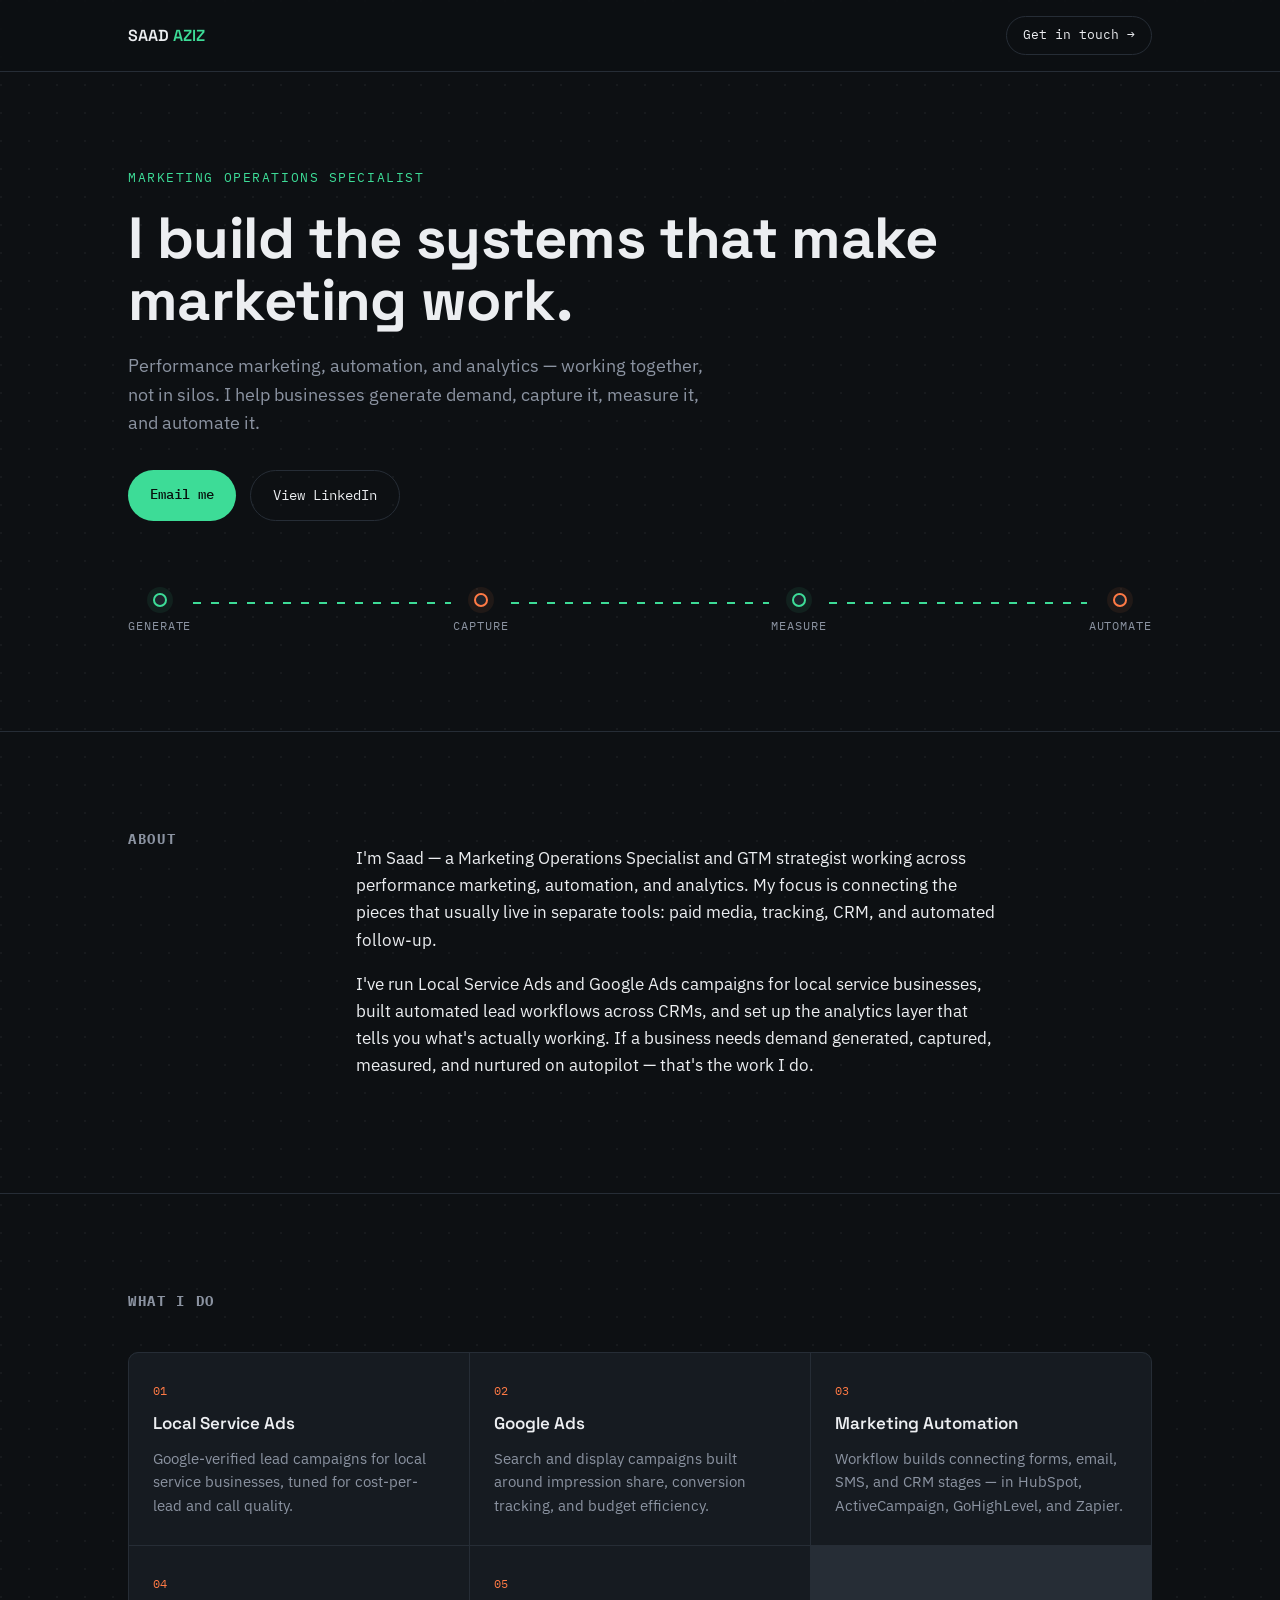
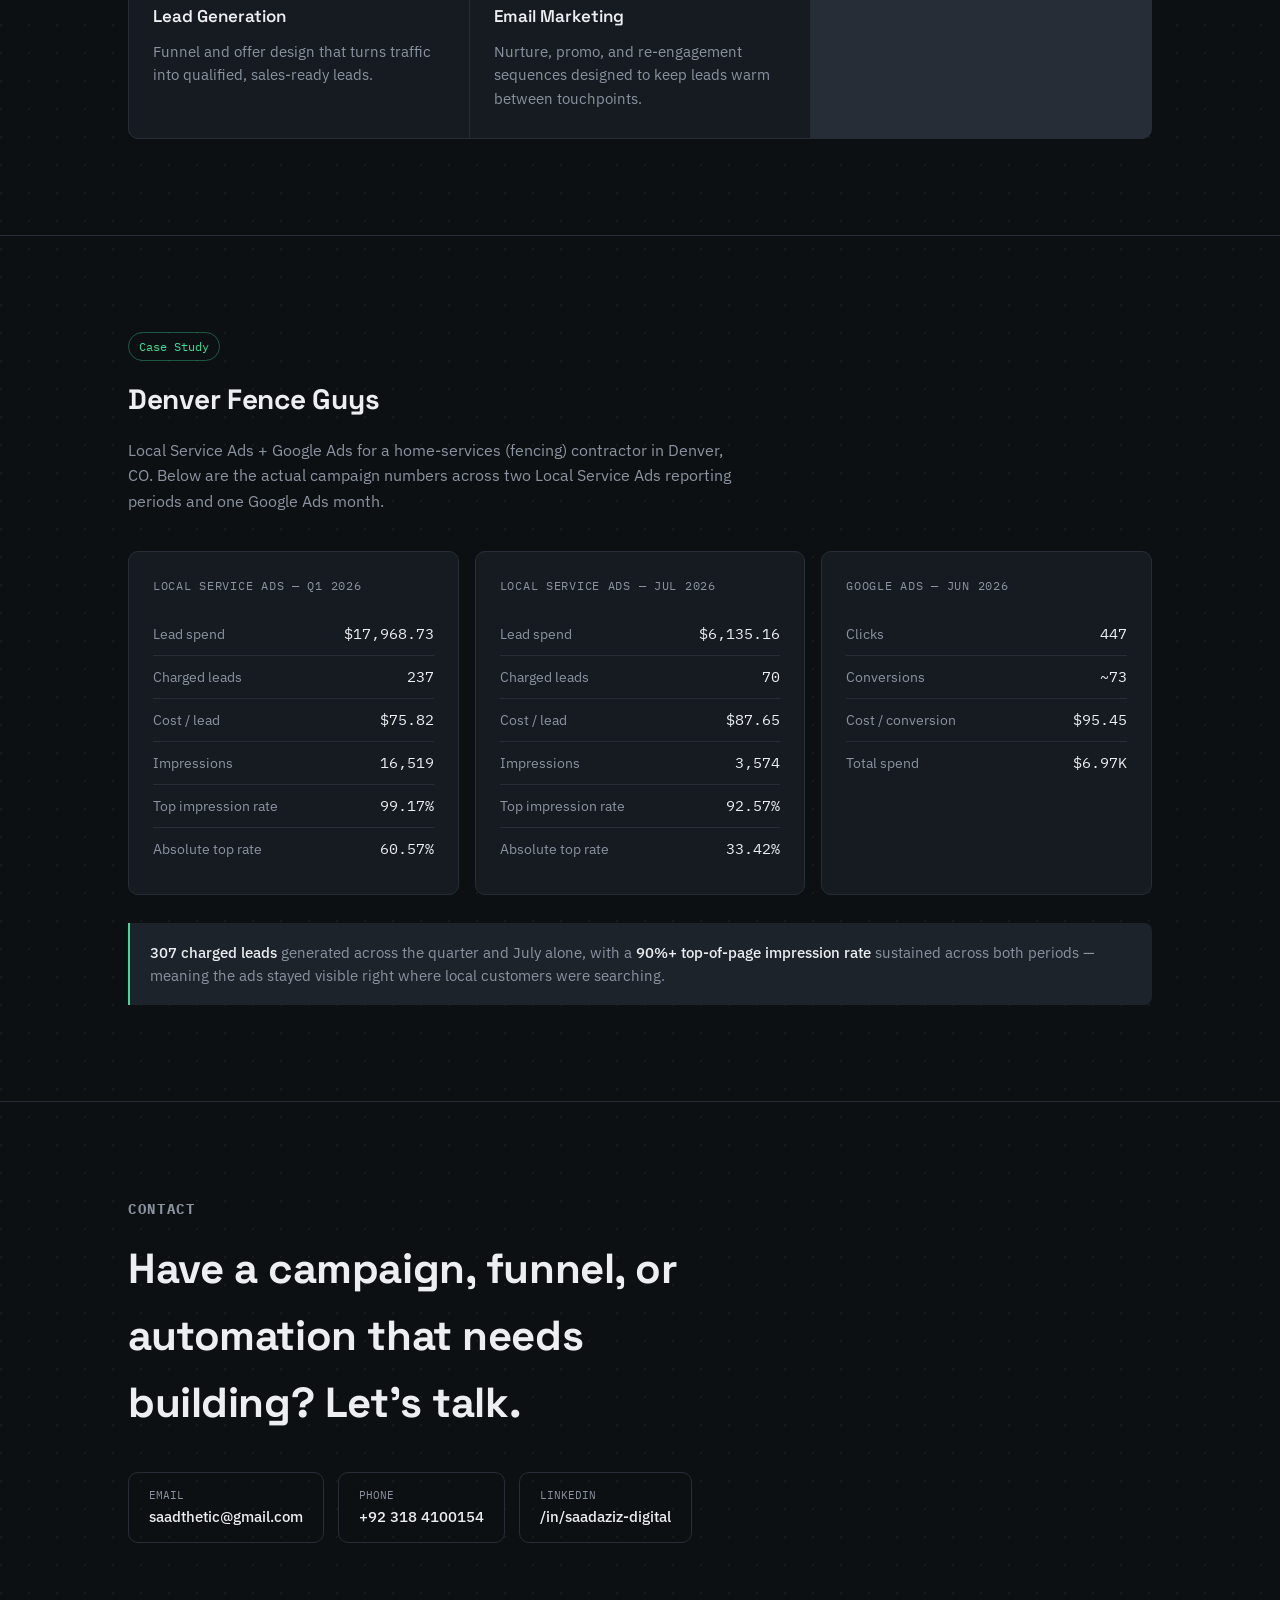
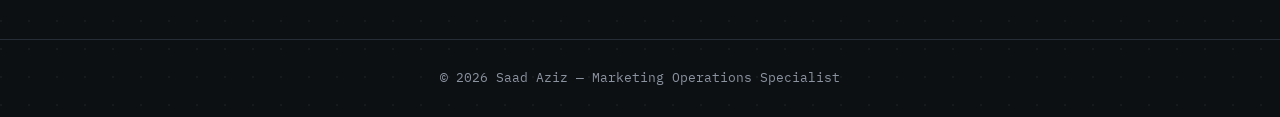
==== index.html @ fd82df01 "Add files via upload" ====
<!DOCTYPE html>
<html lang="en">
<head>
<meta charset="UTF-8">
<meta name="viewport" content="width=device-width, initial-scale=1.0">
<title>Saad Aziz — Marketing Operations Specialist</title>
<meta name="description" content="Saad Aziz — Performance Marketing, Marketing Automation & Analytics. Local Service Ads, Google Ads, marketing automation, lead gen and email marketing.">
<link rel="preconnect" href="https://fonts.googleapis.com">
<link rel="preconnect" href="https://fonts.gstatic.com" crossorigin>
<link href="https://fonts.googleapis.com/css2?family=Space+Grotesk:wght@500;600;700&family=IBM+Plex+Sans:wght@400;500;600&family=IBM+Plex+Mono:wght@400;500&display=swap" rel="stylesheet">
<style>
  :root{
    --bg:#0D1013;
    --surface:#161B21;
    --surface-2:#1D232B;
    --line:#262D36;
    --text:#ECEEF1;
    --muted:#8B93A1;
    --mint:#3DDC97;
    --coral:#FF7A45;
    --radius:10px;
  }
  *{box-sizing:border-box;}
  html{scroll-behavior:smooth;}
  body{
    margin:0;
    background:
      radial-gradient(circle at 1px 1px, rgba(255,255,255,0.045) 1px, transparent 1px) 0 0/28px 28px,
      var(--bg);
    color:var(--text);
    font-family:'IBM Plex Sans', sans-serif;
    line-height:1.6;
    -webkit-font-smoothing:antialiased;
  }
  a{color:inherit;}
  h1,h2,h3{font-family:'Space Grotesk',sans-serif; margin:0; letter-spacing:-0.01em;}
  .mono{font-family:'IBM Plex Mono', monospace;}
  .wrap{max-width:1080px; margin:0 auto; padding:0 28px;}
  section{padding:96px 0;}
  @media(max-width:700px){section{padding:64px 0;}}

  /* ---------- Top bar ---------- */
  header.top{
    position:sticky; top:0; z-index:50;
    background:rgba(13,16,19,0.85);
    backdrop-filter:blur(8px);
    border-bottom:1px solid var(--line);
  }
  .topbar{
    display:flex; align-items:center; justify-content:space-between;
    padding:16px 28px; max-width:1080px; margin:0 auto;
  }
  .brand{font-family:'Space Grotesk',sans-serif; font-weight:600; font-size:16px;}
  .brand span{color:var(--mint);}
  .top-cta{
    font-family:'IBM Plex Mono',monospace; font-size:13px;
    color:var(--text); text-decoration:none;
    border:1px solid var(--line); padding:8px 16px; border-radius:100px;
    transition:border-color .2s, color .2s;
  }
  .top-cta:hover{border-color:var(--mint); color:var(--mint);}

  /* ---------- Hero ---------- */
  .eyebrow{
    font-family:'IBM Plex Mono',monospace; font-size:13px; color:var(--mint);
    text-transform:uppercase; letter-spacing:0.12em; margin-bottom:18px;
  }
  .hero h1{
    font-size:clamp(34px,5.4vw,58px);
    font-weight:700; line-height:1.08;
    max-width:820px;
  }
  .hero .lede{
    margin-top:20px; color:var(--muted); font-size:18px; max-width:600px;
  }
  .hero-ctas{margin-top:32px; display:flex; gap:14px; flex-wrap:wrap;}
  .btn{
    font-family:'IBM Plex Mono',monospace; font-size:14px; text-decoration:none;
    padding:13px 22px; border-radius:100px; display:inline-block;
    transition:transform .15s ease, opacity .15s ease;
  }
  .btn:hover{transform:translateY(-1px);}
  .btn-primary{background:var(--mint); color:#08110D; font-weight:500;}
  .btn-ghost{border:1px solid var(--line); color:var(--text);}
  .btn-ghost:hover{border-color:var(--coral);}

  /* ---------- Pipeline signature ---------- */
  .pipeline{
    margin-top:72px;
    display:flex; align-items:center;
  }
  .p-node{
    display:flex; flex-direction:column; align-items:center; gap:10px;
    flex-shrink:0;
  }
  .p-dot{
    width:14px; height:14px; border-radius:50%;
    background:var(--surface-2); border:2px solid var(--mint);
    box-shadow:0 0 0 6px rgba(61,220,151,0.08);
  }
  .p-node:nth-child(4n+3) .p-dot,
  .p-node:nth-child(4n+4) .p-dot{border-color:var(--coral); box-shadow:0 0 0 6px rgba(255,122,69,0.08);}
  .p-label{
    font-family:'IBM Plex Mono',monospace; font-size:11.5px;
    text-transform:uppercase; letter-spacing:0.08em; color:var(--muted);
    white-space:nowrap;
  }
  .p-line{
    flex:1; height:2px; margin:0 2px; margin-bottom:22px;
    background-image:repeating-linear-gradient(90deg, var(--mint) 0 8px, transparent 8px 18px);
    background-size:200% 2px;
    animation:flow 5s linear infinite;
  }
  @keyframes flow{to{background-position:-100% 0;}}
  @media(max-width:680px){
    .pipeline{flex-direction:column; align-items:flex-start; gap:0;}
    .p-node{flex-direction:row; align-items:center;}
    .p-line{width:2px; height:36px; margin:0 0 0 6px;
      background-image:repeating-linear-gradient(180deg, var(--mint) 0 8px, transparent 8px 18px);
      background-size:2px 200%;
      animation:flowV 5s linear infinite;}
  }
  @keyframes flowV{to{background-position:0 -100%;}}
  @media(prefers-reduced-motion:reduce){.p-line{animation:none;}}

  /* ---------- About ---------- */
  .about{border-top:1px solid var(--line);}
  .about-grid{display:grid; grid-template-columns:180px 1fr; gap:48px;}
  @media(max-width:640px){.about-grid{grid-template-columns:1fr;}}
  .about h2, .services h2, .work h2, .contact h2{font-size:14px; color:var(--muted);
    font-family:'IBM Plex Mono',monospace; text-transform:uppercase; letter-spacing:0.12em;}
  .about p{font-size:17px; max-width:640px;}
  .about p + p{margin-top:14px;}

  /* ---------- Services ---------- */
  .services{border-top:1px solid var(--line);}
  .svc-head{display:flex; align-items:baseline; justify-content:space-between; margin-bottom:40px; flex-wrap:wrap; gap:12px;}
  .svc-head h3{font-size:28px;}
  .svc-grid{display:grid; grid-template-columns:repeat(3,1fr); gap:1px; background:var(--line); border:1px solid var(--line); border-radius:var(--radius); overflow:hidden;}
  @media(max-width:820px){.svc-grid{grid-template-columns:repeat(2,1fr);}}
  @media(max-width:560px){.svc-grid{grid-template-columns:1fr;}}
  .svc-card{background:var(--surface); padding:28px 24px; min-height:170px; display:flex; flex-direction:column; gap:10px;}
  .svc-num{font-family:'IBM Plex Mono',monospace; font-size:12px; color:var(--coral);}
  .svc-card h4{font-family:'Space Grotesk',sans-serif; font-size:17px; font-weight:600; margin:0;}
  .svc-card p{color:var(--muted); font-size:14.5px; margin:0;}

  /* ---------- Work / Case study ---------- */
  .work{border-top:1px solid var(--line);}
  .case-head{margin-bottom:36px;}
  .case-head h3{font-size:28px; margin-bottom:8px;}
  .case-tag{display:inline-block; font-family:'IBM Plex Mono',monospace; font-size:12px; color:var(--mint);
    border:1px solid rgba(61,220,151,0.35); padding:4px 10px; border-radius:100px; margin-bottom:16px;}
  .case-head p{color:var(--muted); max-width:620px;}
  .stat-grid{display:grid; grid-template-columns:repeat(3,1fr); gap:16px;}
  @media(max-width:820px){.stat-grid{grid-template-columns:1fr;}}
  .stat-panel{background:var(--surface); border:1px solid var(--line); border-radius:var(--radius); padding:24px;}
  .stat-panel-label{font-family:'IBM Plex Mono',monospace; font-size:12px; color:var(--muted); text-transform:uppercase; letter-spacing:0.06em; margin-bottom:18px; display:block;}
  .stat-row{display:flex; justify-content:space-between; align-items:baseline; padding:9px 0; border-top:1px solid var(--line);}
  .stat-row:first-of-type{border-top:none;}
  .stat-row .k{color:var(--muted); font-size:13.5px;}
  .stat-row .v{font-family:'IBM Plex Mono',monospace; font-size:15px; color:var(--text);}
  .case-note{margin-top:28px; padding:18px 20px; background:var(--surface-2); border-left:2px solid var(--mint); border-radius:0 8px 8px 0; color:var(--muted); font-size:14.5px;}
  .case-note strong{color:var(--text); font-weight:500;}

  /* ---------- Contact ---------- */
  .contact{border-top:1px solid var(--line);}
  .contact h3{font-size:clamp(28px,4vw,42px); max-width:640px;}
  .contact-links{margin-top:36px; display:flex; flex-wrap:wrap; gap:14px;}
  .clink{
    display:flex; align-items:center; gap:10px;
    border:1px solid var(--line); padding:14px 20px; border-radius:10px;
    text-decoration:none; font-size:14.5px; transition:border-color .2s, background .2s;
  }
  .clink:hover{border-color:var(--mint); background:var(--surface);}
  .clink .lab{color:var(--muted); font-family:'IBM Plex Mono',monospace; font-size:11px; text-transform:uppercase; display:block;}
  .clink .val{font-weight:500;}

  footer{border-top:1px solid var(--line); padding:28px 0; text-align:center; color:var(--muted); font-size:13px; font-family:'IBM Plex Mono',monospace;}

  :focus-visible{outline:2px solid var(--mint); outline-offset:3px;}
</style>
</head>
<body>

<header class="top">
  <div class="topbar">
    <div class="brand">SAAD <span>AZIZ</span></div>
    <a class="top-cta" href="#contact">Get in touch →</a>
  </div>
</header>

<section class="hero">
  <div class="wrap">
    <div class="eyebrow">Marketing Operations Specialist</div>
    <h1>I build the systems that make marketing work.</h1>
    <p class="lede">Performance marketing, automation, and analytics — working together, not in silos. I help businesses generate demand, capture it, measure it, and automate it.</p>
    <div class="hero-ctas">
      <a class="btn btn-primary" href="mailto:saadthetic@gmail.com">Email me</a>
      <a class="btn btn-ghost" href="https://www.linkedin.com/in/saadaziz-digital/" target="_blank" rel="noopener">View LinkedIn</a>
    </div>

    <div class="pipeline">
      <div class="p-node"><div class="p-dot"></div><div class="p-label">Generate</div></div>
      <div class="p-line"></div>
      <div class="p-node"><div class="p-dot"></div><div class="p-label">Capture</div></div>
      <div class="p-line"></div>
      <div class="p-node"><div class="p-dot"></div><div class="p-label">Measure</div></div>
      <div class="p-line"></div>
      <div class="p-node"><div class="p-dot"></div><div class="p-label">Automate</div></div>
    </div>
  </div>
</section>

<section class="about" id="about">
  <div class="wrap about-grid">
    <h2>About</h2>
    <div>
      <p>I'm Saad — a Marketing Operations Specialist and GTM strategist working across performance marketing, automation, and analytics. My focus is connecting the pieces that usually live in separate tools: paid media, tracking, CRM, and automated follow-up.</p>
      <p>I've run Local Service Ads and Google Ads campaigns for local service businesses, built automated lead workflows across CRMs, and set up the analytics layer that tells you what's actually working. If a business needs demand generated, captured, measured, and nurtured on autopilot — that's the work I do.</p>
    </div>
  </div>
</section>

<section class="services" id="services">
  <div class="wrap">
    <div class="svc-head">
      <h2>What I do</h2>
    </div>
    <div class="svc-grid">
      <div class="svc-card">
        <span class="svc-num">01</span>
        <h4>Local Service Ads</h4>
        <p>Google-verified lead campaigns for local service businesses, tuned for cost-per-lead and call quality.</p>
      </div>
      <div class="svc-card">
        <span class="svc-num">02</span>
        <h4>Google Ads</h4>
        <p>Search and display campaigns built around impression share, conversion tracking, and budget efficiency.</p>
      </div>
      <div class="svc-card">
        <span class="svc-num">03</span>
        <h4>Marketing Automation</h4>
        <p>Workflow builds connecting forms, email, SMS, and CRM stages — in HubSpot, ActiveCampaign, GoHighLevel, and Zapier.</p>
      </div>
      <div class="svc-card">
        <span class="svc-num">04</span>
        <h4>Lead Generation</h4>
        <p>Funnel and offer design that turns traffic into qualified, sales-ready leads.</p>
      </div>
      <div class="svc-card">
        <span class="svc-num">05</span>
        <h4>Email Marketing</h4>
        <p>Nurture, promo, and re-engagement sequences designed to keep leads warm between touchpoints.</p>
      </div>
    </div>
  </div>
</section>

<section class="work" id="work">
  <div class="wrap">
    <div class="case-head">
      <span class="case-tag">Case Study</span>
      <h3>Denver Fence Guys</h3>
      <p>Local Service Ads + Google Ads for a home-services (fencing) contractor in Denver, CO. Below are the actual campaign numbers across two Local Service Ads reporting periods and one Google Ads month.</p>
    </div>

    <div class="stat-grid">
      <div class="stat-panel">
        <span class="stat-panel-label">Local Service Ads — Q1 2026</span>
        <div class="stat-row"><span class="k">Lead spend</span><span class="v">$17,968.73</span></div>
        <div class="stat-row"><span class="k">Charged leads</span><span class="v">237</span></div>
        <div class="stat-row"><span class="k">Cost / lead</span><span class="v">$75.82</span></div>
        <div class="stat-row"><span class="k">Impressions</span><span class="v">16,519</span></div>
        <div class="stat-row"><span class="k">Top impression rate</span><span class="v">99.17%</span></div>
        <div class="stat-row"><span class="k">Absolute top rate</span><span class="v">60.57%</span></div>
      </div>
      <div class="stat-panel">
        <span class="stat-panel-label">Local Service Ads — Jul 2026</span>
        <div class="stat-row"><span class="k">Lead spend</span><span class="v">$6,135.16</span></div>
        <div class="stat-row"><span class="k">Charged leads</span><span class="v">70</span></div>
        <div class="stat-row"><span class="k">Cost / lead</span><span class="v">$87.65</span></div>
        <div class="stat-row"><span class="k">Impressions</span><span class="v">3,574</span></div>
        <div class="stat-row"><span class="k">Top impression rate</span><span class="v">92.57%</span></div>
        <div class="stat-row"><span class="k">Absolute top rate</span><span class="v">33.42%</span></div>
      </div>
      <div class="stat-panel">
        <span class="stat-panel-label">Google Ads — Jun 2026</span>
        <div class="stat-row"><span class="k">Clicks</span><span class="v">447</span></div>
        <div class="stat-row"><span class="k">Conversions</span><span class="v">~73</span></div>
        <div class="stat-row"><span class="k">Cost / conversion</span><span class="v">$95.45</span></div>
        <div class="stat-row"><span class="k">Total spend</span><span class="v">$6.97K</span></div>
      </div>
    </div>

    <div class="case-note">
      <strong>307 charged leads</strong> generated across the quarter and July alone, with a <strong>90%+ top-of-page impression rate</strong> sustained across both periods — meaning the ads stayed visible right where local customers were searching.
    </div>

    <!--
      ADD MORE CASE STUDIES HERE:
      Duplicate a .stat-panel block (or the whole .work section) for Marketing Automation,
      Lead Gen, or Email Marketing examples once you have them ready — even a workflow
      diagram description or a sample sequence works as a "demo project" case study.
    -->
  </div>
</section>

<section class="contact" id="contact">
  <div class="wrap">
    <h2>Contact</h2>
    <h3 style="margin-top:14px;">Have a campaign, funnel, or automation that needs building? Let's talk.</h3>
    <div class="contact-links">
      <a class="clink" href="mailto:saadthetic@gmail.com">
        <div><span class="lab">Email</span><span class="val">saadthetic@gmail.com</span></div>
      </a>
      <a class="clink" href="tel:+923184100154">
        <div><span class="lab">Phone</span><span class="val">+92 318 4100154</span></div>
      </a>
      <a class="clink" href="https://www.linkedin.com/in/saadaziz-digital/" target="_blank" rel="noopener">
        <div><span class="lab">LinkedIn</span><span class="val">/in/saadaziz-digital</span></div>
      </a>
    </div>
  </div>
</section>

<footer>© 2026 Saad Aziz — Marketing Operations Specialist</footer>

</body>
</html>
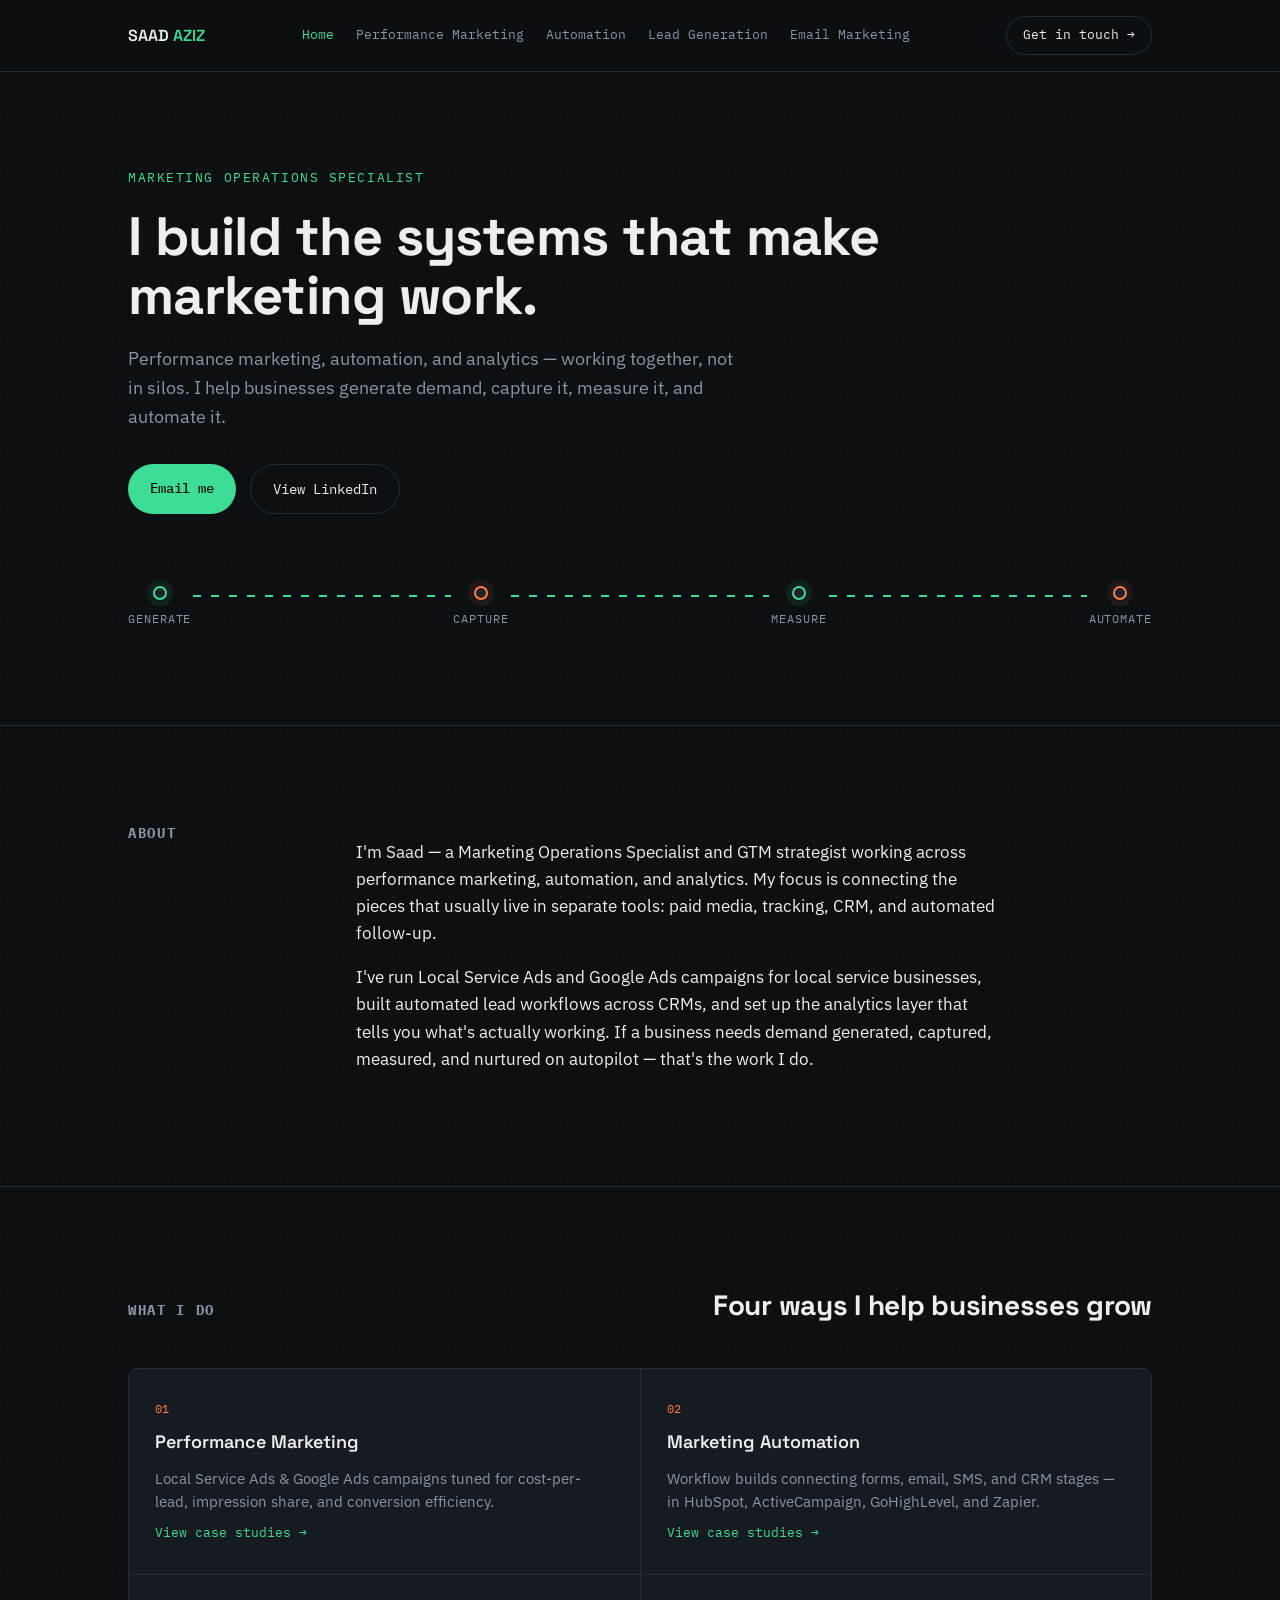
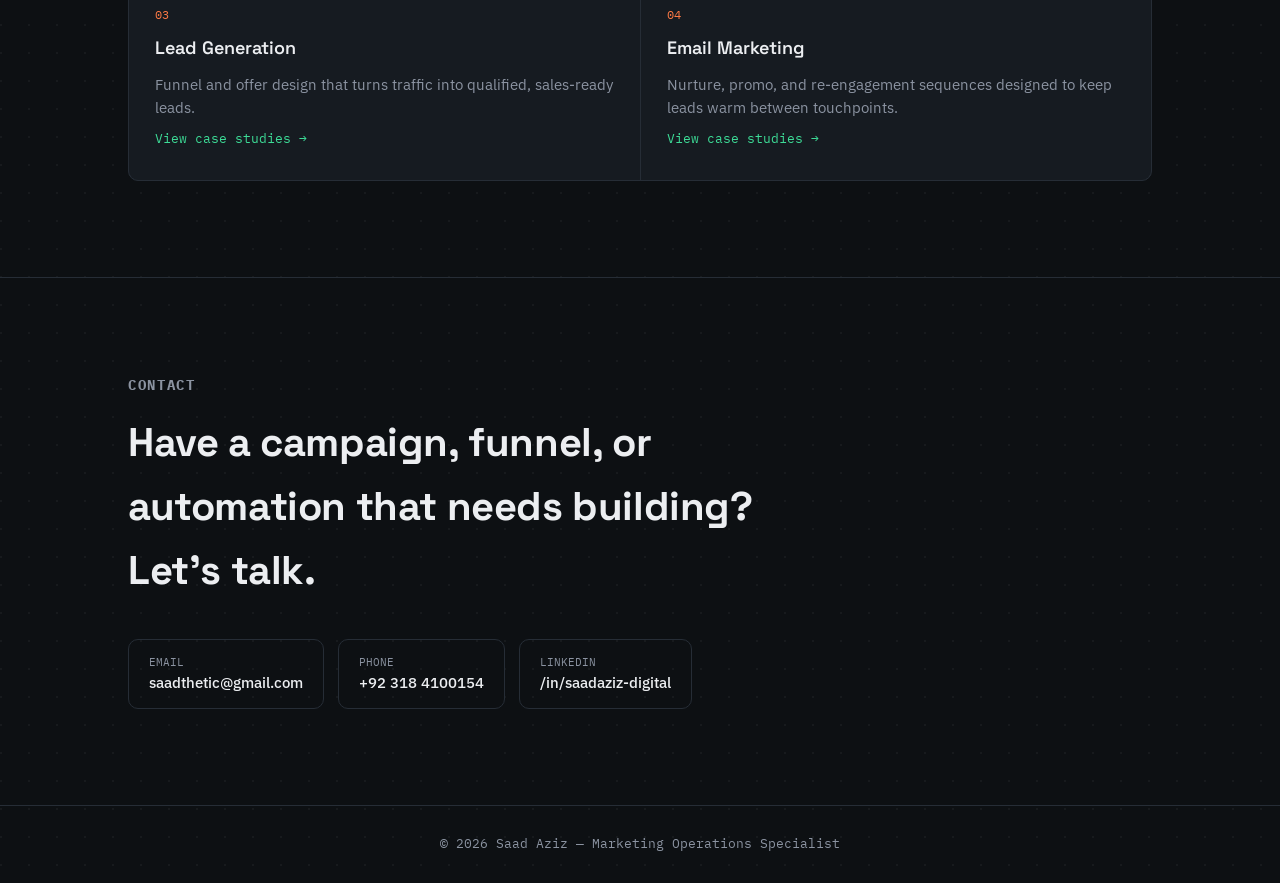
==== commit 1f9996ec: "Add files via upload" ====
--- a/index.html
+++ b/index.html
@@ -8,183 +8,20 @@
 <link rel="preconnect" href="https://fonts.googleapis.com">
 <link rel="preconnect" href="https://fonts.gstatic.com" crossorigin>
 <link href="https://fonts.googleapis.com/css2?family=Space+Grotesk:wght@500;600;700&family=IBM+Plex+Sans:wght@400;500;600&family=IBM+Plex+Mono:wght@400;500&display=swap" rel="stylesheet">
-<style>
-  :root{
-    --bg:#0D1013;
-    --surface:#161B21;
-    --surface-2:#1D232B;
-    --line:#262D36;
-    --text:#ECEEF1;
-    --muted:#8B93A1;
-    --mint:#3DDC97;
-    --coral:#FF7A45;
-    --radius:10px;
-  }
-  *{box-sizing:border-box;}
-  html{scroll-behavior:smooth;}
-  body{
-    margin:0;
-    background:
-      radial-gradient(circle at 1px 1px, rgba(255,255,255,0.045) 1px, transparent 1px) 0 0/28px 28px,
-      var(--bg);
-    color:var(--text);
-    font-family:'IBM Plex Sans', sans-serif;
-    line-height:1.6;
-    -webkit-font-smoothing:antialiased;
-  }
-  a{color:inherit;}
-  h1,h2,h3{font-family:'Space Grotesk',sans-serif; margin:0; letter-spacing:-0.01em;}
-  .mono{font-family:'IBM Plex Mono', monospace;}
-  .wrap{max-width:1080px; margin:0 auto; padding:0 28px;}
-  section{padding:96px 0;}
-  @media(max-width:700px){section{padding:64px 0;}}
-
-  /* ---------- Top bar ---------- */
-  header.top{
-    position:sticky; top:0; z-index:50;
-    background:rgba(13,16,19,0.85);
-    backdrop-filter:blur(8px);
-    border-bottom:1px solid var(--line);
-  }
-  .topbar{
-    display:flex; align-items:center; justify-content:space-between;
-    padding:16px 28px; max-width:1080px; margin:0 auto;
-  }
-  .brand{font-family:'Space Grotesk',sans-serif; font-weight:600; font-size:16px;}
-  .brand span{color:var(--mint);}
-  .top-cta{
-    font-family:'IBM Plex Mono',monospace; font-size:13px;
-    color:var(--text); text-decoration:none;
-    border:1px solid var(--line); padding:8px 16px; border-radius:100px;
-    transition:border-color .2s, color .2s;
-  }
-  .top-cta:hover{border-color:var(--mint); color:var(--mint);}
-
-  /* ---------- Hero ---------- */
-  .eyebrow{
-    font-family:'IBM Plex Mono',monospace; font-size:13px; color:var(--mint);
-    text-transform:uppercase; letter-spacing:0.12em; margin-bottom:18px;
-  }
-  .hero h1{
-    font-size:clamp(34px,5.4vw,58px);
-    font-weight:700; line-height:1.08;
-    max-width:820px;
-  }
-  .hero .lede{
-    margin-top:20px; color:var(--muted); font-size:18px; max-width:600px;
-  }
-  .hero-ctas{margin-top:32px; display:flex; gap:14px; flex-wrap:wrap;}
-  .btn{
-    font-family:'IBM Plex Mono',monospace; font-size:14px; text-decoration:none;
-    padding:13px 22px; border-radius:100px; display:inline-block;
-    transition:transform .15s ease, opacity .15s ease;
-  }
-  .btn:hover{transform:translateY(-1px);}
-  .btn-primary{background:var(--mint); color:#08110D; font-weight:500;}
-  .btn-ghost{border:1px solid var(--line); color:var(--text);}
-  .btn-ghost:hover{border-color:var(--coral);}
-
-  /* ---------- Pipeline signature ---------- */
-  .pipeline{
-    margin-top:72px;
-    display:flex; align-items:center;
-  }
-  .p-node{
-    display:flex; flex-direction:column; align-items:center; gap:10px;
-    flex-shrink:0;
-  }
-  .p-dot{
-    width:14px; height:14px; border-radius:50%;
-    background:var(--surface-2); border:2px solid var(--mint);
-    box-shadow:0 0 0 6px rgba(61,220,151,0.08);
-  }
-  .p-node:nth-child(4n+3) .p-dot,
-  .p-node:nth-child(4n+4) .p-dot{border-color:var(--coral); box-shadow:0 0 0 6px rgba(255,122,69,0.08);}
-  .p-label{
-    font-family:'IBM Plex Mono',monospace; font-size:11.5px;
-    text-transform:uppercase; letter-spacing:0.08em; color:var(--muted);
-    white-space:nowrap;
-  }
-  .p-line{
-    flex:1; height:2px; margin:0 2px; margin-bottom:22px;
-    background-image:repeating-linear-gradient(90deg, var(--mint) 0 8px, transparent 8px 18px);
-    background-size:200% 2px;
-    animation:flow 5s linear infinite;
-  }
-  @keyframes flow{to{background-position:-100% 0;}}
-  @media(max-width:680px){
-    .pipeline{flex-direction:column; align-items:flex-start; gap:0;}
-    .p-node{flex-direction:row; align-items:center;}
-    .p-line{width:2px; height:36px; margin:0 0 0 6px;
-      background-image:repeating-linear-gradient(180deg, var(--mint) 0 8px, transparent 8px 18px);
-      background-size:2px 200%;
-      animation:flowV 5s linear infinite;}
-  }
-  @keyframes flowV{to{background-position:0 -100%;}}
-  @media(prefers-reduced-motion:reduce){.p-line{animation:none;}}
-
-  /* ---------- About ---------- */
-  .about{border-top:1px solid var(--line);}
-  .about-grid{display:grid; grid-template-columns:180px 1fr; gap:48px;}
-  @media(max-width:640px){.about-grid{grid-template-columns:1fr;}}
-  .about h2, .services h2, .work h2, .contact h2{font-size:14px; color:var(--muted);
-    font-family:'IBM Plex Mono',monospace; text-transform:uppercase; letter-spacing:0.12em;}
-  .about p{font-size:17px; max-width:640px;}
-  .about p + p{margin-top:14px;}
-
-  /* ---------- Services ---------- */
-  .services{border-top:1px solid var(--line);}
-  .svc-head{display:flex; align-items:baseline; justify-content:space-between; margin-bottom:40px; flex-wrap:wrap; gap:12px;}
-  .svc-head h3{font-size:28px;}
-  .svc-grid{display:grid; grid-template-columns:repeat(3,1fr); gap:1px; background:var(--line); border:1px solid var(--line); border-radius:var(--radius); overflow:hidden;}
-  @media(max-width:820px){.svc-grid{grid-template-columns:repeat(2,1fr);}}
-  @media(max-width:560px){.svc-grid{grid-template-columns:1fr;}}
-  .svc-card{background:var(--surface); padding:28px 24px; min-height:170px; display:flex; flex-direction:column; gap:10px;}
-  .svc-num{font-family:'IBM Plex Mono',monospace; font-size:12px; color:var(--coral);}
-  .svc-card h4{font-family:'Space Grotesk',sans-serif; font-size:17px; font-weight:600; margin:0;}
-  .svc-card p{color:var(--muted); font-size:14.5px; margin:0;}
-
-  /* ---------- Work / Case study ---------- */
-  .work{border-top:1px solid var(--line);}
-  .case-head{margin-bottom:36px;}
-  .case-head h3{font-size:28px; margin-bottom:8px;}
-  .case-tag{display:inline-block; font-family:'IBM Plex Mono',monospace; font-size:12px; color:var(--mint);
-    border:1px solid rgba(61,220,151,0.35); padding:4px 10px; border-radius:100px; margin-bottom:16px;}
-  .case-head p{color:var(--muted); max-width:620px;}
-  .stat-grid{display:grid; grid-template-columns:repeat(3,1fr); gap:16px;}
-  @media(max-width:820px){.stat-grid{grid-template-columns:1fr;}}
-  .stat-panel{background:var(--surface); border:1px solid var(--line); border-radius:var(--radius); padding:24px;}
-  .stat-panel-label{font-family:'IBM Plex Mono',monospace; font-size:12px; color:var(--muted); text-transform:uppercase; letter-spacing:0.06em; margin-bottom:18px; display:block;}
-  .stat-row{display:flex; justify-content:space-between; align-items:baseline; padding:9px 0; border-top:1px solid var(--line);}
-  .stat-row:first-of-type{border-top:none;}
-  .stat-row .k{color:var(--muted); font-size:13.5px;}
-  .stat-row .v{font-family:'IBM Plex Mono',monospace; font-size:15px; color:var(--text);}
-  .case-note{margin-top:28px; padding:18px 20px; background:var(--surface-2); border-left:2px solid var(--mint); border-radius:0 8px 8px 0; color:var(--muted); font-size:14.5px;}
-  .case-note strong{color:var(--text); font-weight:500;}
-
-  /* ---------- Contact ---------- */
-  .contact{border-top:1px solid var(--line);}
-  .contact h3{font-size:clamp(28px,4vw,42px); max-width:640px;}
-  .contact-links{margin-top:36px; display:flex; flex-wrap:wrap; gap:14px;}
-  .clink{
-    display:flex; align-items:center; gap:10px;
-    border:1px solid var(--line); padding:14px 20px; border-radius:10px;
-    text-decoration:none; font-size:14.5px; transition:border-color .2s, background .2s;
-  }
-  .clink:hover{border-color:var(--mint); background:var(--surface);}
-  .clink .lab{color:var(--muted); font-family:'IBM Plex Mono',monospace; font-size:11px; text-transform:uppercase; display:block;}
-  .clink .val{font-weight:500;}
-
-  footer{border-top:1px solid var(--line); padding:28px 0; text-align:center; color:var(--muted); font-size:13px; font-family:'IBM Plex Mono',monospace;}
-
-  :focus-visible{outline:2px solid var(--mint); outline-offset:3px;}
-</style>
+<link rel="stylesheet" href="style.css">
 </head>
 <body>
 
 <header class="top">
   <div class="topbar">
-    <div class="brand">SAAD <span>AZIZ</span></div>
+    <a class="brand" href="index.html">SAAD <span>AZIZ</span></a>
+    <nav class="pages">
+      <a href="index.html" class="active">Home</a>
+      <a href="performance-marketing.html">Performance Marketing</a>
+      <a href="automation.html">Automation</a>
+      <a href="lead-generation.html">Lead Generation</a>
+      <a href="email-marketing.html">Email Marketing</a>
+    </nav>
     <a class="top-cta" href="#contact">Get in touch →</a>
   </div>
 </header>
@@ -213,7 +50,7 @@
 
 <section class="about" id="about">
   <div class="wrap about-grid">
-    <h2>About</h2>
+    <h2 class="section-label">About</h2>
     <div>
       <p>I'm Saad — a Marketing Operations Specialist and GTM strategist working across performance marketing, automation, and analytics. My focus is connecting the pieces that usually live in separate tools: paid media, tracking, CRM, and automated follow-up.</p>
       <p>I've run Local Service Ads and Google Ads campaigns for local service businesses, built automated lead workflows across CRMs, and set up the analytics layer that tells you what's actually working. If a business needs demand generated, captured, measured, and nurtured on autopilot — that's the work I do.</p>
@@ -224,90 +61,41 @@
 <section class="services" id="services">
   <div class="wrap">
     <div class="svc-head">
-      <h2>What I do</h2>
+      <h2 class="section-label">What I do</h2>
+      <h3>Four ways I help businesses grow</h3>
     </div>
     <div class="svc-grid">
-      <div class="svc-card">
+      <a class="svc-card" href="performance-marketing.html">
         <span class="svc-num">01</span>
-        <h4>Local Service Ads</h4>
-        <p>Google-verified lead campaigns for local service businesses, tuned for cost-per-lead and call quality.</p>
-      </div>
-      <div class="svc-card">
+        <h4>Performance Marketing</h4>
+        <p>Local Service Ads &amp; Google Ads campaigns tuned for cost-per-lead, impression share, and conversion efficiency.</p>
+        <span class="svc-arrow">View case studies →</span>
+      </a>
+      <a class="svc-card" href="automation.html">
         <span class="svc-num">02</span>
-        <h4>Google Ads</h4>
-        <p>Search and display campaigns built around impression share, conversion tracking, and budget efficiency.</p>
-      </div>
-      <div class="svc-card">
-        <span class="svc-num">03</span>
         <h4>Marketing Automation</h4>
         <p>Workflow builds connecting forms, email, SMS, and CRM stages — in HubSpot, ActiveCampaign, GoHighLevel, and Zapier.</p>
-      </div>
-      <div class="svc-card">
-        <span class="svc-num">04</span>
+        <span class="svc-arrow">View case studies →</span>
+      </a>
+      <a class="svc-card" href="lead-generation.html">
+        <span class="svc-num">03</span>
         <h4>Lead Generation</h4>
         <p>Funnel and offer design that turns traffic into qualified, sales-ready leads.</p>
-      </div>
-      <div class="svc-card">
-        <span class="svc-num">05</span>
+        <span class="svc-arrow">View case studies →</span>
+      </a>
+      <a class="svc-card" href="email-marketing.html">
+        <span class="svc-num">04</span>
         <h4>Email Marketing</h4>
         <p>Nurture, promo, and re-engagement sequences designed to keep leads warm between touchpoints.</p>
-      </div>
+        <span class="svc-arrow">View case studies →</span>
+      </a>
     </div>
-  </div>
-</section>
-
-<section class="work" id="work">
-  <div class="wrap">
-    <div class="case-head">
-      <span class="case-tag">Case Study</span>
-      <h3>Denver Fence Guys</h3>
-      <p>Local Service Ads + Google Ads for a home-services (fencing) contractor in Denver, CO. Below are the actual campaign numbers across two Local Service Ads reporting periods and one Google Ads month.</p>
-    </div>
-
-    <div class="stat-grid">
-      <div class="stat-panel">
-        <span class="stat-panel-label">Local Service Ads — Q1 2026</span>
-        <div class="stat-row"><span class="k">Lead spend</span><span class="v">$17,968.73</span></div>
-        <div class="stat-row"><span class="k">Charged leads</span><span class="v">237</span></div>
-        <div class="stat-row"><span class="k">Cost / lead</span><span class="v">$75.82</span></div>
-        <div class="stat-row"><span class="k">Impressions</span><span class="v">16,519</span></div>
-        <div class="stat-row"><span class="k">Top impression rate</span><span class="v">99.17%</span></div>
-        <div class="stat-row"><span class="k">Absolute top rate</span><span class="v">60.57%</span></div>
-      </div>
-      <div class="stat-panel">
-        <span class="stat-panel-label">Local Service Ads — Jul 2026</span>
-        <div class="stat-row"><span class="k">Lead spend</span><span class="v">$6,135.16</span></div>
-        <div class="stat-row"><span class="k">Charged leads</span><span class="v">70</span></div>
-        <div class="stat-row"><span class="k">Cost / lead</span><span class="v">$87.65</span></div>
-        <div class="stat-row"><span class="k">Impressions</span><span class="v">3,574</span></div>
-        <div class="stat-row"><span class="k">Top impression rate</span><span class="v">92.57%</span></div>
-        <div class="stat-row"><span class="k">Absolute top rate</span><span class="v">33.42%</span></div>
-      </div>
-      <div class="stat-panel">
-        <span class="stat-panel-label">Google Ads — Jun 2026</span>
-        <div class="stat-row"><span class="k">Clicks</span><span class="v">447</span></div>
-        <div class="stat-row"><span class="k">Conversions</span><span class="v">~73</span></div>
-        <div class="stat-row"><span class="k">Cost / conversion</span><span class="v">$95.45</span></div>
-        <div class="stat-row"><span class="k">Total spend</span><span class="v">$6.97K</span></div>
-      </div>
-    </div>
-
-    <div class="case-note">
-      <strong>307 charged leads</strong> generated across the quarter and July alone, with a <strong>90%+ top-of-page impression rate</strong> sustained across both periods — meaning the ads stayed visible right where local customers were searching.
-    </div>
-
-    <!--
-      ADD MORE CASE STUDIES HERE:
-      Duplicate a .stat-panel block (or the whole .work section) for Marketing Automation,
-      Lead Gen, or Email Marketing examples once you have them ready — even a workflow
-      diagram description or a sample sequence works as a "demo project" case study.
-    -->
   </div>
 </section>
 
 <section class="contact" id="contact">
   <div class="wrap">
-    <h2>Contact</h2>
+    <h2 class="section-label">Contact</h2>
     <h3 style="margin-top:14px;">Have a campaign, funnel, or automation that needs building? Let's talk.</h3>
     <div class="contact-links">
       <a class="clink" href="mailto:saadthetic@gmail.com">
--- a/style.css
+++ b/style.css
@@ -0,0 +1,192 @@
+:root{
+  --bg:#0D1013;
+  --surface:#161B21;
+  --surface-2:#1D232B;
+  --line:#262D36;
+  --text:#ECEEF1;
+  --muted:#8B93A1;
+  --mint:#3DDC97;
+  --coral:#FF7A45;
+  --radius:10px;
+}
+*{box-sizing:border-box;}
+html{scroll-behavior:smooth;}
+body{
+  margin:0;
+  background:
+    radial-gradient(circle at 1px 1px, rgba(255,255,255,0.045) 1px, transparent 1px) 0 0/28px 28px,
+    var(--bg);
+  color:var(--text);
+  font-family:'IBM Plex Sans', sans-serif;
+  line-height:1.6;
+  -webkit-font-smoothing:antialiased;
+}
+a{color:inherit;}
+h1,h2,h3{font-family:'Space Grotesk',sans-serif; margin:0; letter-spacing:-0.01em;}
+.mono{font-family:'IBM Plex Mono', monospace;}
+.wrap{max-width:1080px; margin:0 auto; padding:0 28px;}
+section{padding:96px 0;}
+@media(max-width:700px){section{padding:64px 0;}}
+
+/* ---------- Top nav ---------- */
+header.top{
+  position:sticky; top:0; z-index:50;
+  background:rgba(13,16,19,0.9);
+  backdrop-filter:blur(8px);
+  border-bottom:1px solid var(--line);
+}
+.topbar{
+  display:flex; align-items:center; justify-content:space-between;
+  padding:16px 28px; max-width:1080px; margin:0 auto; gap:16px;
+}
+.brand{font-family:'Space Grotesk',sans-serif; font-weight:600; font-size:16px; flex-shrink:0; text-decoration:none;}
+.brand span{color:var(--mint);}
+nav.pages{display:flex; gap:22px; flex-wrap:wrap;}
+nav.pages a{
+  font-family:'IBM Plex Mono',monospace; font-size:13px; text-decoration:none;
+  color:var(--muted); transition:color .2s;
+}
+nav.pages a:hover, nav.pages a.active{color:var(--mint);}
+.top-cta{
+  font-family:'IBM Plex Mono',monospace; font-size:13px;
+  color:var(--text); text-decoration:none; flex-shrink:0;
+  border:1px solid var(--line); padding:8px 16px; border-radius:100px;
+  transition:border-color .2s, color .2s;
+}
+.top-cta:hover{border-color:var(--mint); color:var(--mint);}
+@media(max-width:820px){
+  .topbar{flex-wrap:wrap;}
+  nav.pages{order:3; width:100%; padding-top:4px; gap:16px;}
+}
+
+/* ---------- Hero ---------- */
+.eyebrow{
+  font-family:'IBM Plex Mono',monospace; font-size:13px; color:var(--mint);
+  text-transform:uppercase; letter-spacing:0.12em; margin-bottom:18px;
+}
+.hero h1{
+  font-size:clamp(32px,5vw,54px);
+  font-weight:700; line-height:1.1;
+  max-width:820px;
+}
+.hero .lede{margin-top:20px; color:var(--muted); font-size:18px; max-width:620px;}
+.hero-ctas{margin-top:32px; display:flex; gap:14px; flex-wrap:wrap;}
+.btn{
+  font-family:'IBM Plex Mono',monospace; font-size:14px; text-decoration:none;
+  padding:13px 22px; border-radius:100px; display:inline-block; border:none; cursor:pointer;
+  transition:transform .15s ease, opacity .15s ease;
+}
+.btn:hover{transform:translateY(-1px);}
+.btn-primary{background:var(--mint); color:#08110D; font-weight:500;}
+.btn-ghost{border:1px solid var(--line); color:var(--text);}
+.btn-ghost:hover{border-color:var(--coral);}
+
+/* ---------- Pipeline signature (home only) ---------- */
+.pipeline{margin-top:72px; display:flex; align-items:center;}
+.p-node{display:flex; flex-direction:column; align-items:center; gap:10px; flex-shrink:0;}
+.p-dot{width:14px; height:14px; border-radius:50%; background:var(--surface-2); border:2px solid var(--mint); box-shadow:0 0 0 6px rgba(61,220,151,0.08);}
+.p-node:nth-child(4n+3) .p-dot, .p-node:nth-child(4n+4) .p-dot{border-color:var(--coral); box-shadow:0 0 0 6px rgba(255,122,69,0.08);}
+.p-label{font-family:'IBM Plex Mono',monospace; font-size:11.5px; text-transform:uppercase; letter-spacing:0.08em; color:var(--muted); white-space:nowrap;}
+.p-line{flex:1; height:2px; margin:0 2px; margin-bottom:22px; background-image:repeating-linear-gradient(90deg, var(--mint) 0 8px, transparent 8px 18px); background-size:200% 2px; animation:flow 5s linear infinite;}
+@keyframes flow{to{background-position:-100% 0;}}
+@media(max-width:680px){
+  .pipeline{flex-direction:column; align-items:flex-start; gap:0;}
+  .p-node{flex-direction:row; align-items:center;}
+  .p-line{width:2px; height:36px; margin:0 0 0 6px; background-image:repeating-linear-gradient(180deg, var(--mint) 0 8px, transparent 8px 18px); background-size:2px 200%; animation:flowV 5s linear infinite;}
+}
+@keyframes flowV{to{background-position:0 -100%;}}
+@media(prefers-reduced-motion:reduce){.p-line, .p-line-v{animation:none;}}
+
+/* ---------- Section label ---------- */
+.section-label{font-size:14px; color:var(--muted); font-family:'IBM Plex Mono',monospace; text-transform:uppercase; letter-spacing:0.12em;}
+
+/* ---------- About ---------- */
+.about{border-top:1px solid var(--line);}
+.about-grid{display:grid; grid-template-columns:180px 1fr; gap:48px;}
+@media(max-width:640px){.about-grid{grid-template-columns:1fr;}}
+.about p{font-size:17px; max-width:640px;}
+.about p + p{margin-top:14px;}
+
+/* ---------- Services overview (home) ---------- */
+.services{border-top:1px solid var(--line);}
+.svc-head{display:flex; align-items:baseline; justify-content:space-between; margin-bottom:40px; flex-wrap:wrap; gap:12px;}
+.svc-head h3{font-size:28px;}
+.svc-grid{display:grid; grid-template-columns:repeat(2,1fr); gap:1px; background:var(--line); border:1px solid var(--line); border-radius:var(--radius); overflow:hidden;}
+@media(max-width:640px){.svc-grid{grid-template-columns:1fr;}}
+.svc-card{background:var(--surface); padding:30px 26px; min-height:170px; display:flex; flex-direction:column; gap:10px; text-decoration:none; transition:background .2s;}
+.svc-card:hover{background:var(--surface-2);}
+.svc-num{font-family:'IBM Plex Mono',monospace; font-size:12px; color:var(--coral);}
+.svc-card h4{font-family:'Space Grotesk',sans-serif; font-size:18px; font-weight:600; margin:0;}
+.svc-card p{color:var(--muted); font-size:14.5px; margin:0;}
+.svc-arrow{margin-top:auto; font-family:'IBM Plex Mono',monospace; font-size:13px; color:var(--mint);}
+
+/* ---------- Service landing pages ---------- */
+.service-hero{border-bottom:1px solid var(--line);}
+.service-hero h1{font-size:clamp(30px,4.6vw,46px); max-width:760px;}
+.service-hero .lede{max-width:620px;}
+.tool-badges{display:flex; flex-wrap:wrap; gap:8px; margin-top:24px;}
+.badge{font-family:'IBM Plex Mono',monospace; font-size:12px; color:var(--muted); border:1px solid var(--line); padding:6px 12px; border-radius:100px;}
+
+/* Process steps */
+.process{border-top:1px solid var(--line);}
+.process-grid{display:grid; grid-template-columns:repeat(4,1fr); gap:16px; margin-top:36px;}
+@media(max-width:820px){.process-grid{grid-template-columns:repeat(2,1fr);}}
+@media(max-width:560px){.process-grid{grid-template-columns:1fr;}}
+.process-card{background:var(--surface); border:1px solid var(--line); border-radius:var(--radius); padding:22px;}
+.process-step-num{font-family:'IBM Plex Mono',monospace; font-size:12px; color:var(--mint); margin-bottom:10px; display:block;}
+.process-card h4{font-size:15.5px; font-weight:600; margin-bottom:6px;}
+.process-card p{color:var(--muted); font-size:13.5px; margin:0;}
+
+/* ---------- Case studies ---------- */
+.work{border-top:1px solid var(--line);}
+.case-block + .case-block{margin-top:64px; padding-top:64px; border-top:1px solid var(--line);}
+.case-head{margin-bottom:36px;}
+.case-head h3{font-size:26px; margin-bottom:8px;}
+.case-tag{display:inline-block; font-family:'IBM Plex Mono',monospace; font-size:12px; color:var(--mint); border:1px solid rgba(61,220,151,0.35); padding:4px 10px; border-radius:100px; margin-bottom:16px;}
+.case-head p{color:var(--muted); max-width:640px;}
+.stat-grid{display:grid; grid-template-columns:repeat(3,1fr); gap:16px;}
+@media(max-width:820px){.stat-grid{grid-template-columns:1fr;}}
+.stat-panel{background:var(--surface); border:1px solid var(--line); border-radius:var(--radius); padding:24px;}
+.stat-panel-label{font-family:'IBM Plex Mono',monospace; font-size:12px; color:var(--muted); text-transform:uppercase; letter-spacing:0.06em; margin-bottom:18px; display:block;}
+.stat-row{display:flex; justify-content:space-between; align-items:baseline; padding:9px 0; border-top:1px solid var(--line);}
+.stat-row:first-of-type{border-top:none;}
+.stat-row .k{color:var(--muted); font-size:13.5px;}
+.stat-row .v{font-family:'IBM Plex Mono',monospace; font-size:15px; color:var(--text);}
+.case-note{margin-top:28px; padding:18px 20px; background:var(--surface-2); border-left:2px solid var(--mint); border-radius:0 8px 8px 0; color:var(--muted); font-size:14.5px;}
+.case-note strong{color:var(--text); font-weight:500;}
+
+/* Workflow diagram (automation case studies) */
+.flow-diagram{display:flex; flex-wrap:wrap; align-items:center; gap:0; background:var(--surface); border:1px solid var(--line); border-radius:var(--radius); padding:28px;}
+.flow-step{font-family:'IBM Plex Mono',monospace; font-size:13px; background:var(--surface-2); border:1px solid var(--line); padding:10px 16px; border-radius:8px; white-space:nowrap;}
+.flow-arrow{color:var(--coral); padding:0 12px; font-size:16px;}
+
+/* Empty state (pages awaiting examples) */
+.empty-state{
+  background:var(--surface); border:1px dashed var(--line); border-radius:var(--radius);
+  padding:40px 28px; text-align:center; color:var(--muted); font-size:15px;
+}
+.empty-state strong{color:var(--text);}
+
+/* Compact client card grid (portfolio snapshot) */
+.client-grid{display:grid; grid-template-columns:repeat(3,1fr); gap:16px;}
+@media(max-width:820px){.client-grid{grid-template-columns:repeat(2,1fr);}}
+@media(max-width:560px){.client-grid{grid-template-columns:1fr;}}
+.client-card{background:var(--surface); border:1px solid var(--line); border-radius:var(--radius); padding:20px;}
+.client-card h4{font-family:'Space Grotesk',sans-serif; font-size:15.5px; font-weight:600; margin-bottom:2px;}
+.client-card .client-period{font-family:'IBM Plex Mono',monospace; font-size:11px; color:var(--muted); margin-bottom:14px; display:block;}
+.client-card .stat-row{padding:6px 0; font-size:13px;}
+.client-card .stat-row .k{font-size:12px;}
+.client-card .stat-row .v{font-size:13px;}
+
+/* ---------- Contact ---------- */
+.contact{border-top:1px solid var(--line);}
+.contact h3{font-size:clamp(26px,3.6vw,40px); max-width:640px;}
+.contact-links{margin-top:36px; display:flex; flex-wrap:wrap; gap:14px;}
+.clink{display:flex; align-items:center; gap:10px; border:1px solid var(--line); padding:14px 20px; border-radius:10px; text-decoration:none; font-size:14.5px; transition:border-color .2s, background .2s;}
+.clink:hover{border-color:var(--mint); background:var(--surface);}
+.clink .lab{color:var(--muted); font-family:'IBM Plex Mono',monospace; font-size:11px; text-transform:uppercase; display:block;}
+.clink .val{font-weight:500;}
+
+footer{border-top:1px solid var(--line); padding:28px 0; text-align:center; color:var(--muted); font-size:13px; font-family:'IBM Plex Mono',monospace;}
+
+:focus-visible{outline:2px solid var(--mint); outline-offset:3px;}
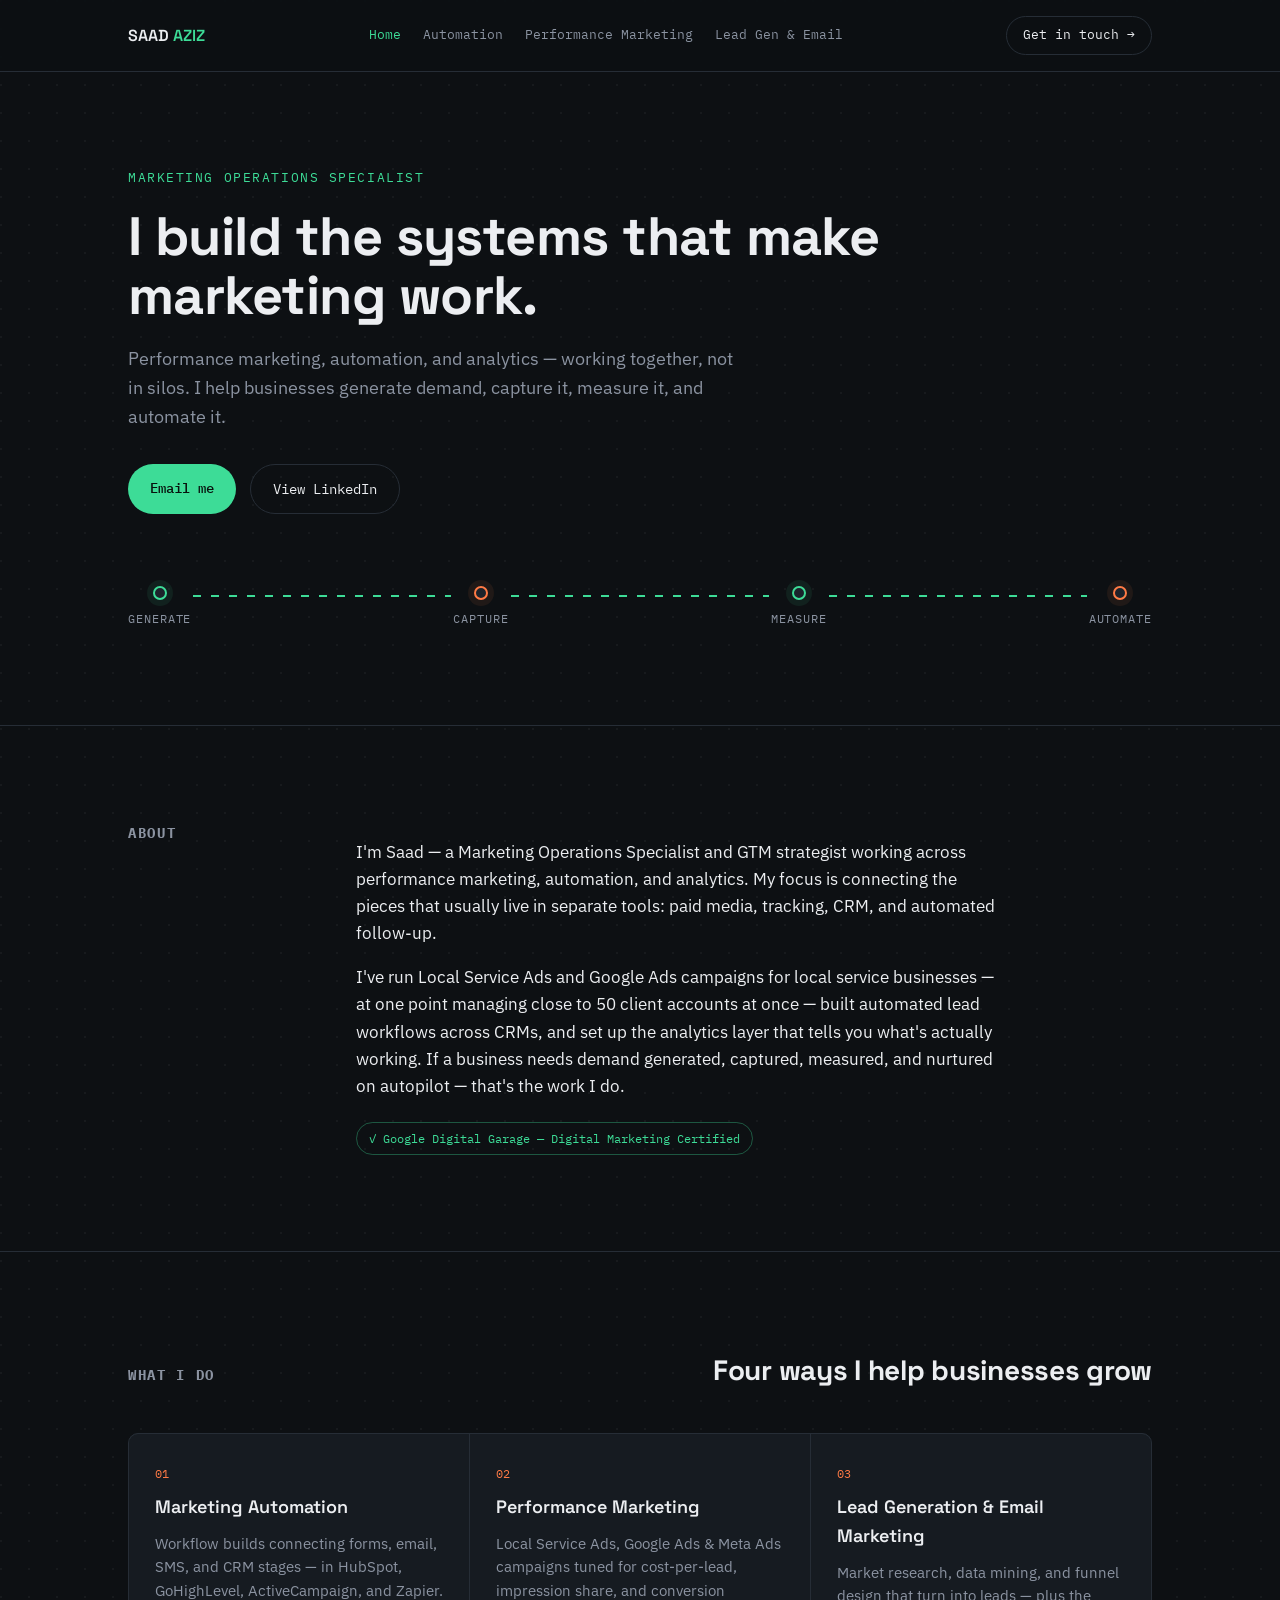
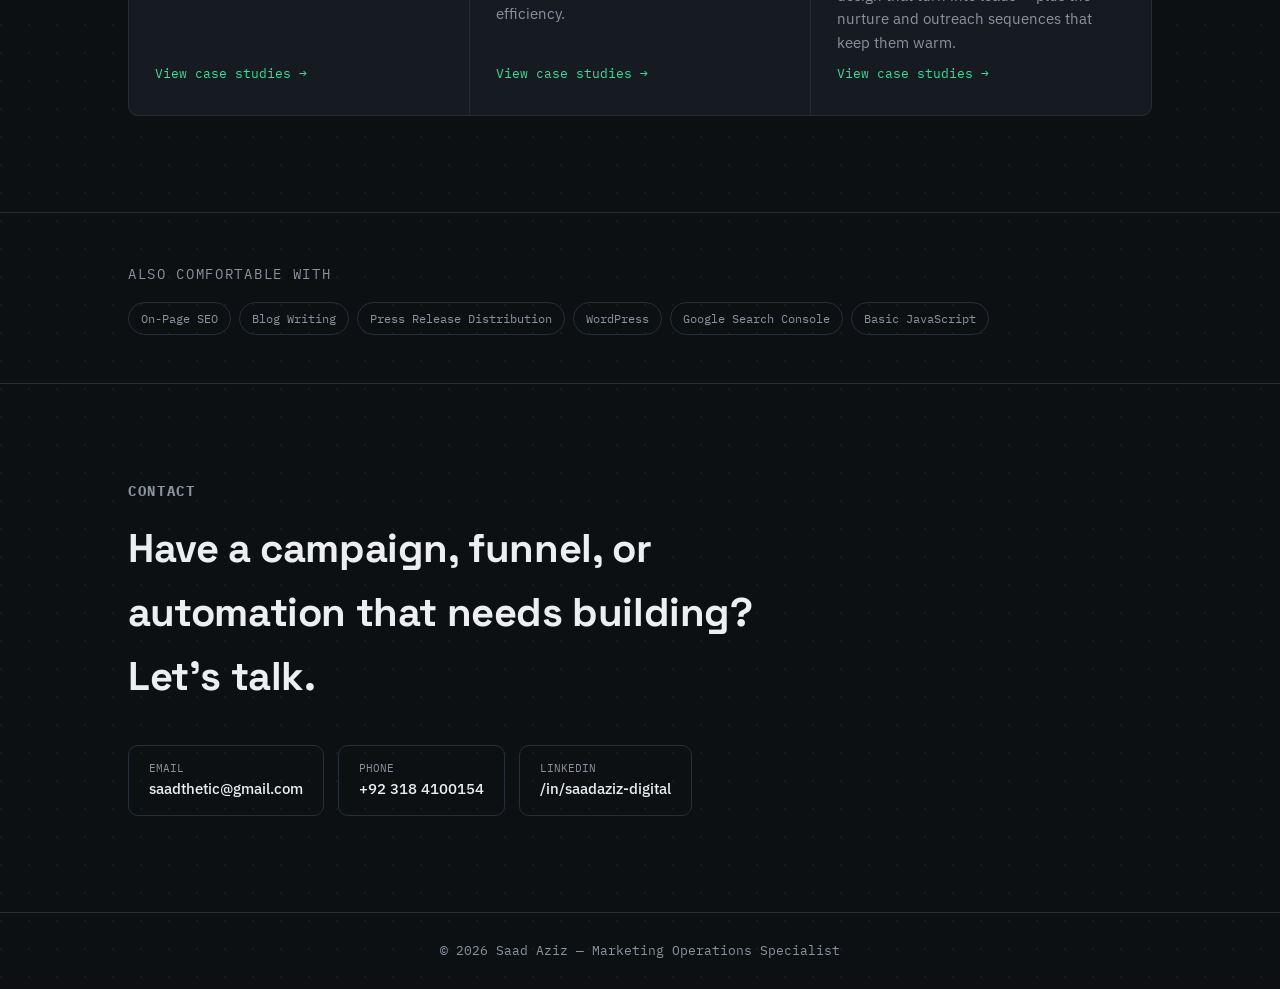
==== commit 68edefd2: "Add files via upload" ====
--- a/index.html
+++ b/index.html
@@ -17,10 +17,9 @@
     <a class="brand" href="index.html">SAAD <span>AZIZ</span></a>
     <nav class="pages">
       <a href="index.html" class="active">Home</a>
+      <a href="automation.html">Automation</a>
       <a href="performance-marketing.html">Performance Marketing</a>
-      <a href="automation.html">Automation</a>
-      <a href="lead-generation.html">Lead Generation</a>
-      <a href="email-marketing.html">Email Marketing</a>
+      <a href="lead-gen-email.html">Lead Gen &amp; Email</a>
     </nav>
     <a class="top-cta" href="#contact">Get in touch →</a>
   </div>
@@ -53,7 +52,10 @@
     <h2 class="section-label">About</h2>
     <div>
       <p>I'm Saad — a Marketing Operations Specialist and GTM strategist working across performance marketing, automation, and analytics. My focus is connecting the pieces that usually live in separate tools: paid media, tracking, CRM, and automated follow-up.</p>
-      <p>I've run Local Service Ads and Google Ads campaigns for local service businesses, built automated lead workflows across CRMs, and set up the analytics layer that tells you what's actually working. If a business needs demand generated, captured, measured, and nurtured on autopilot — that's the work I do.</p>
+      <p>I've run Local Service Ads and Google Ads campaigns for local service businesses — at one point managing close to 50 client accounts at once — built automated lead workflows across CRMs, and set up the analytics layer that tells you what's actually working. If a business needs demand generated, captured, measured, and nurtured on autopilot — that's the work I do.</p>
+      <div class="tool-badges" style="margin-top:22px;">
+        <span class="badge" style="color:var(--mint); border-color:rgba(61,220,151,0.35);">✓ Google Digital Garage — Digital Marketing Certified</span>
+      </div>
     </div>
   </div>
 </section>
@@ -65,30 +67,38 @@
       <h3>Four ways I help businesses grow</h3>
     </div>
     <div class="svc-grid">
-      <a class="svc-card" href="performance-marketing.html">
+      <a class="svc-card" href="automation.html">
         <span class="svc-num">01</span>
-        <h4>Performance Marketing</h4>
-        <p>Local Service Ads &amp; Google Ads campaigns tuned for cost-per-lead, impression share, and conversion efficiency.</p>
+        <h4>Marketing Automation</h4>
+        <p>Workflow builds connecting forms, email, SMS, and CRM stages — in HubSpot, GoHighLevel, ActiveCampaign, and Zapier.</p>
         <span class="svc-arrow">View case studies →</span>
       </a>
-      <a class="svc-card" href="automation.html">
+      <a class="svc-card" href="performance-marketing.html">
         <span class="svc-num">02</span>
-        <h4>Marketing Automation</h4>
-        <p>Workflow builds connecting forms, email, SMS, and CRM stages — in HubSpot, ActiveCampaign, GoHighLevel, and Zapier.</p>
+        <h4>Performance Marketing</h4>
+        <p>Local Service Ads, Google Ads &amp; Meta Ads campaigns tuned for cost-per-lead, impression share, and conversion efficiency.</p>
         <span class="svc-arrow">View case studies →</span>
       </a>
-      <a class="svc-card" href="lead-generation.html">
+      <a class="svc-card" href="lead-gen-email.html">
         <span class="svc-num">03</span>
-        <h4>Lead Generation</h4>
-        <p>Funnel and offer design that turns traffic into qualified, sales-ready leads.</p>
+        <h4>Lead Generation &amp; Email Marketing</h4>
+        <p>Market research, data mining, and funnel design that turn into leads — plus the nurture and outreach sequences that keep them warm.</p>
         <span class="svc-arrow">View case studies →</span>
       </a>
-      <a class="svc-card" href="email-marketing.html">
-        <span class="svc-num">04</span>
-        <h4>Email Marketing</h4>
-        <p>Nurture, promo, and re-engagement sequences designed to keep leads warm between touchpoints.</p>
-        <span class="svc-arrow">View case studies →</span>
-      </a>
+    </div>
+  </div>
+</section>
+
+<section style="border-top:1px solid var(--line); padding:48px 0;">
+  <div class="wrap">
+    <span class="section-label">Also comfortable with</span>
+    <div class="tool-badges" style="margin-top:16px;">
+      <span class="badge">On-Page SEO</span>
+      <span class="badge">Blog Writing</span>
+      <span class="badge">Press Release Distribution</span>
+      <span class="badge">WordPress</span>
+      <span class="badge">Google Search Console</span>
+      <span class="badge">Basic JavaScript</span>
     </div>
   </div>
 </section>
--- a/style.css
+++ b/style.css
@@ -111,8 +111,8 @@
 .services{border-top:1px solid var(--line);}
 .svc-head{display:flex; align-items:baseline; justify-content:space-between; margin-bottom:40px; flex-wrap:wrap; gap:12px;}
 .svc-head h3{font-size:28px;}
-.svc-grid{display:grid; grid-template-columns:repeat(2,1fr); gap:1px; background:var(--line); border:1px solid var(--line); border-radius:var(--radius); overflow:hidden;}
-@media(max-width:640px){.svc-grid{grid-template-columns:1fr;}}
+.svc-grid{display:grid; grid-template-columns:repeat(3,1fr); gap:1px; background:var(--line); border:1px solid var(--line); border-radius:var(--radius); overflow:hidden;}
+@media(max-width:820px){.svc-grid{grid-template-columns:1fr;}}
 .svc-card{background:var(--surface); padding:30px 26px; min-height:170px; display:flex; flex-direction:column; gap:10px; text-decoration:none; transition:background .2s;}
 .svc-card:hover{background:var(--surface-2);}
 .svc-num{font-family:'IBM Plex Mono',monospace; font-size:12px; color:var(--coral);}
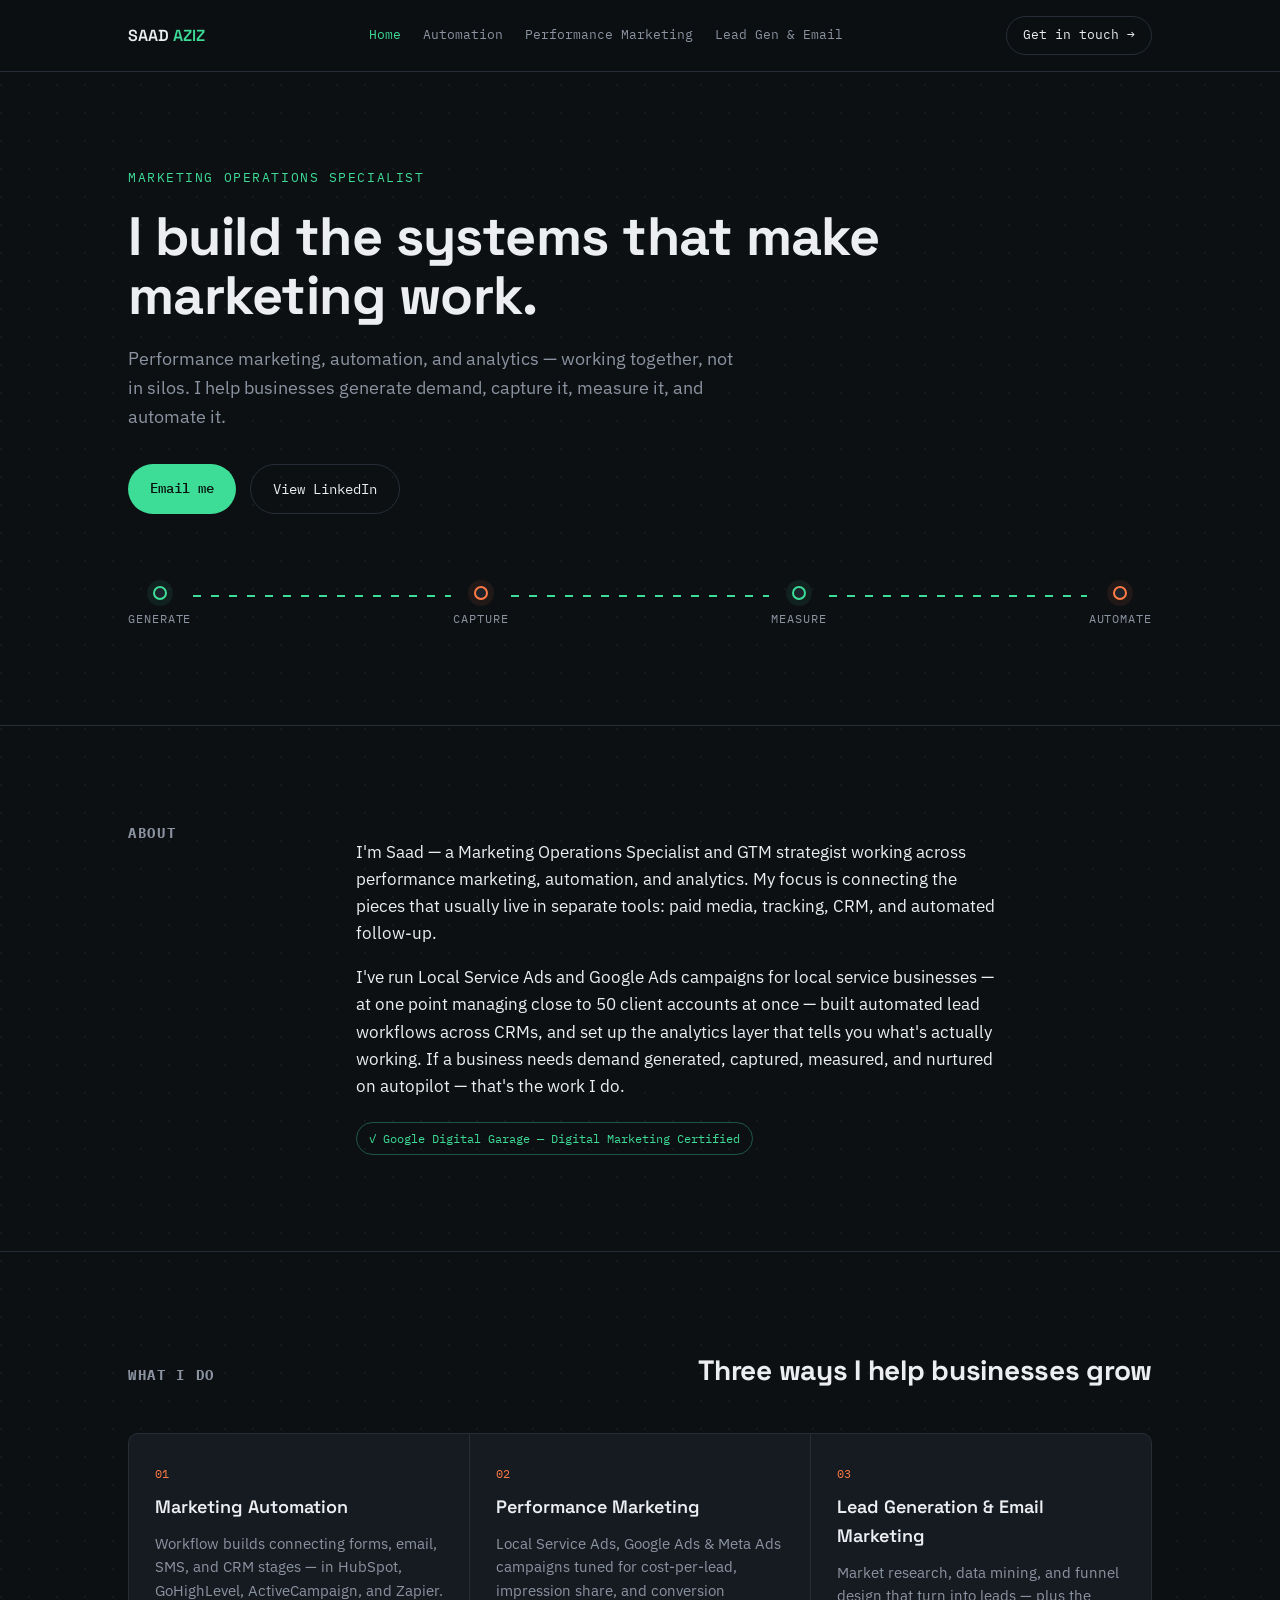
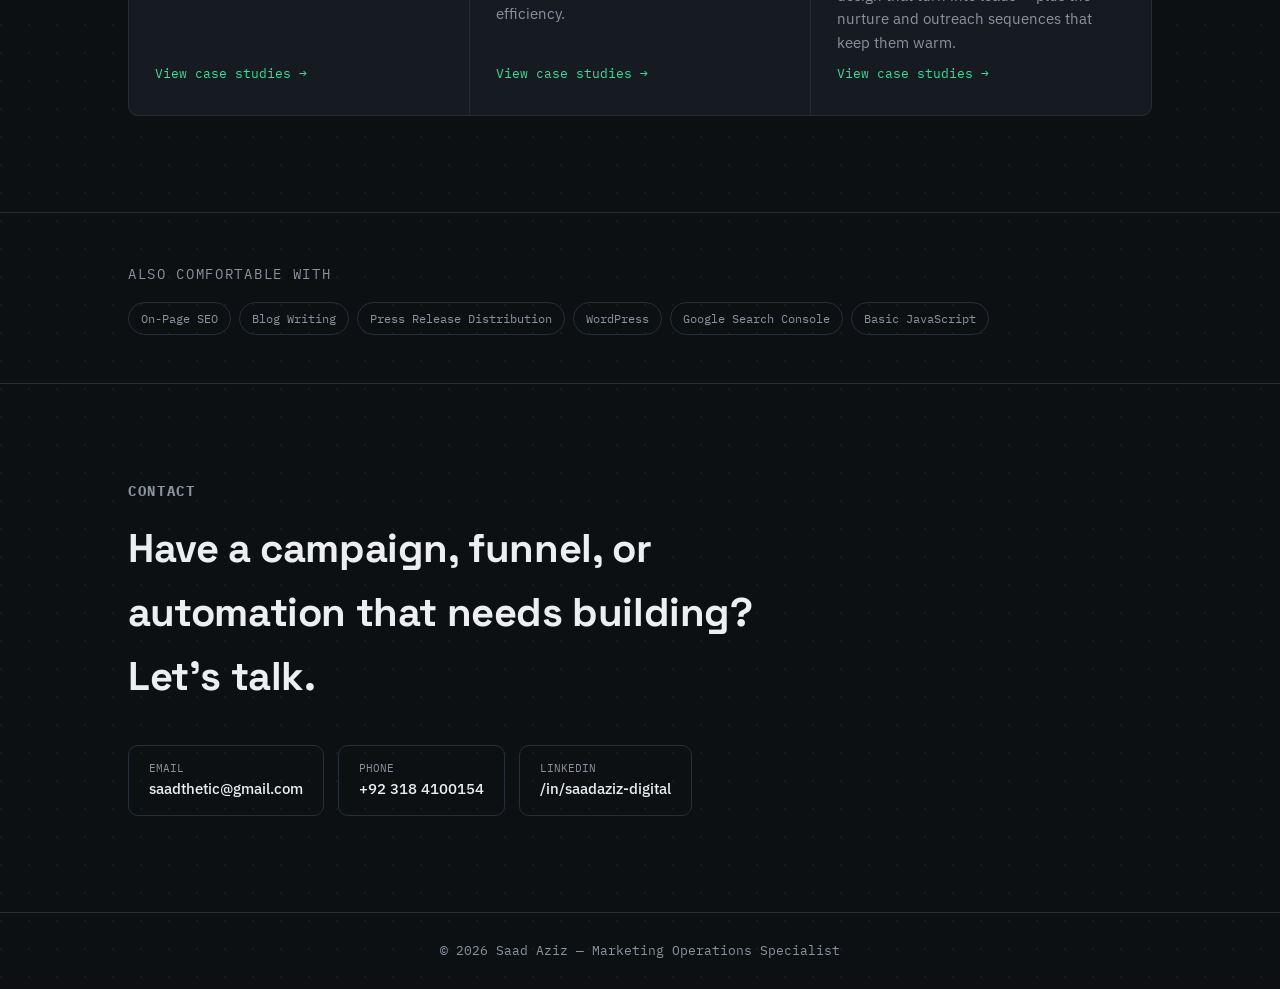
==== commit 7c598058: "Add files via upload" ====
--- a/index.html
+++ b/index.html
@@ -64,7 +64,7 @@
   <div class="wrap">
     <div class="svc-head">
       <h2 class="section-label">What I do</h2>
-      <h3>Four ways I help businesses grow</h3>
+      <h3>Three ways I help businesses grow</h3>
     </div>
     <div class="svc-grid">
       <a class="svc-card" href="automation.html">
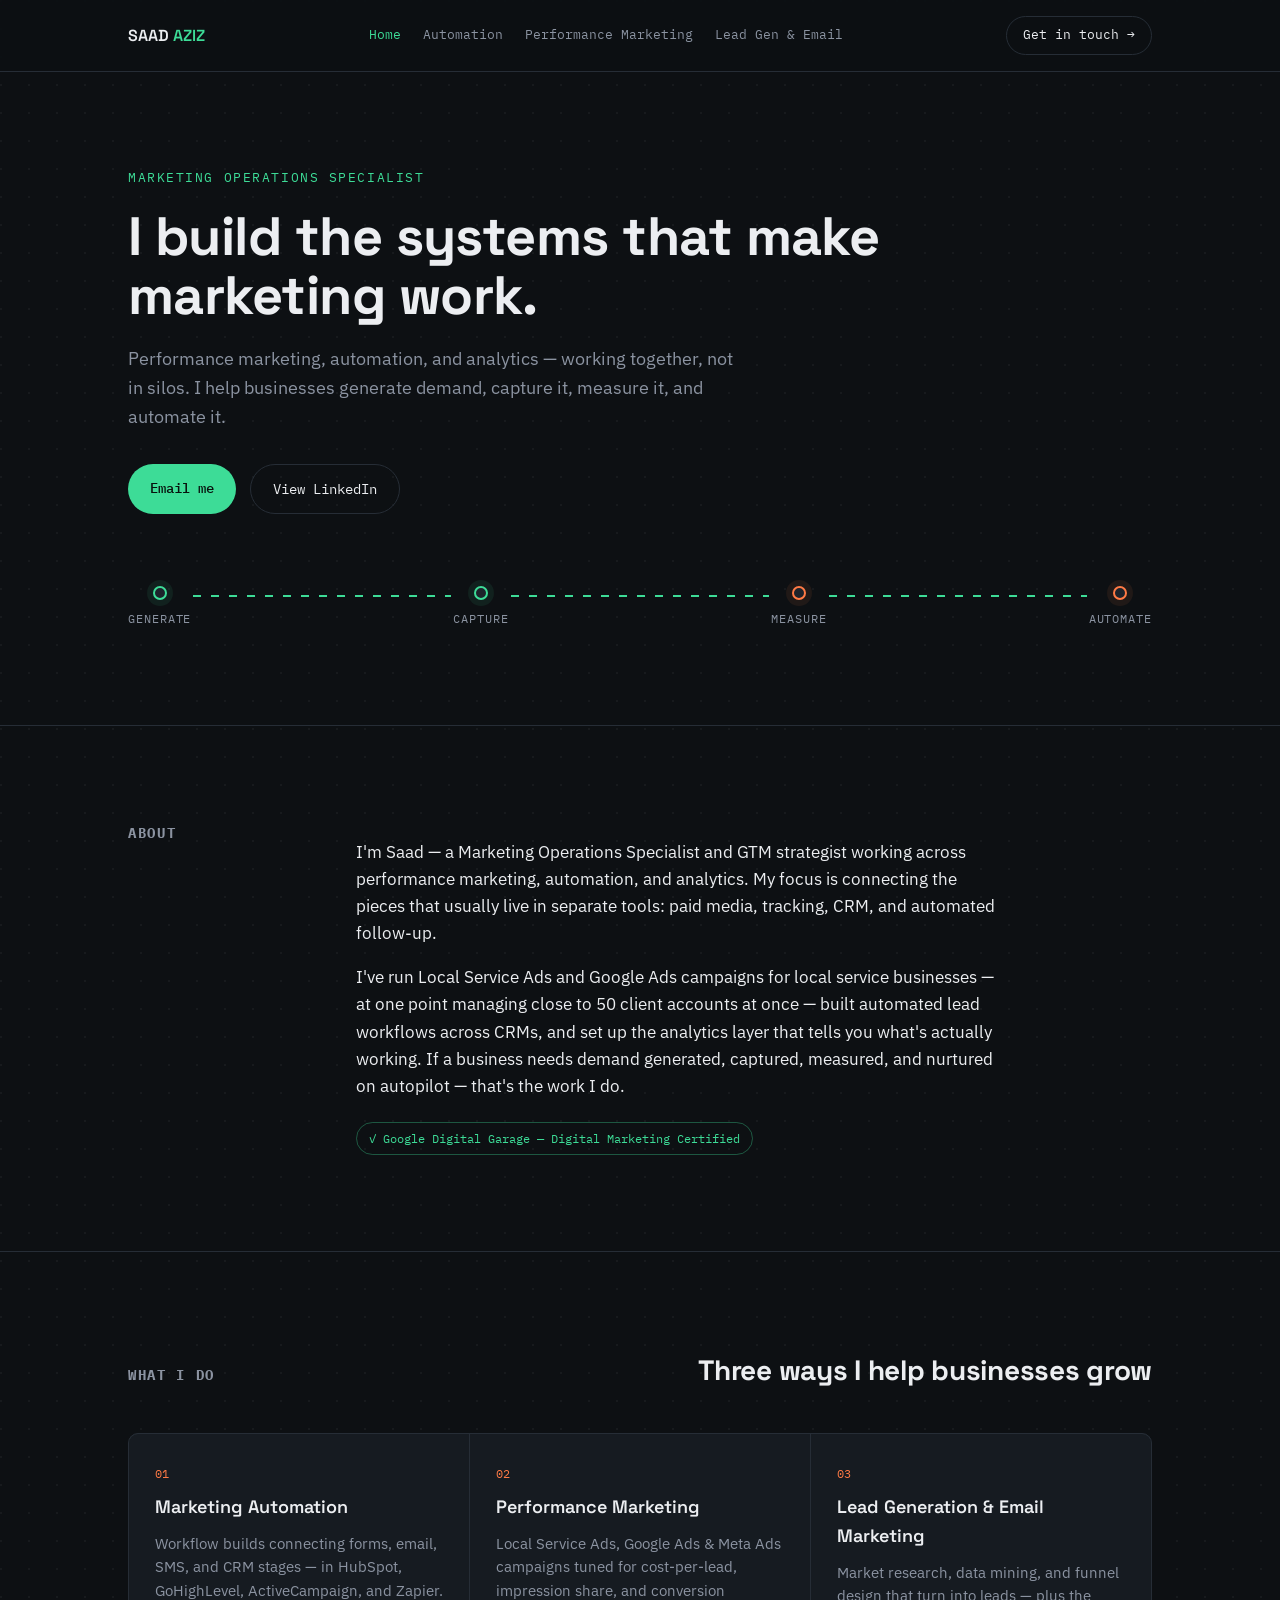
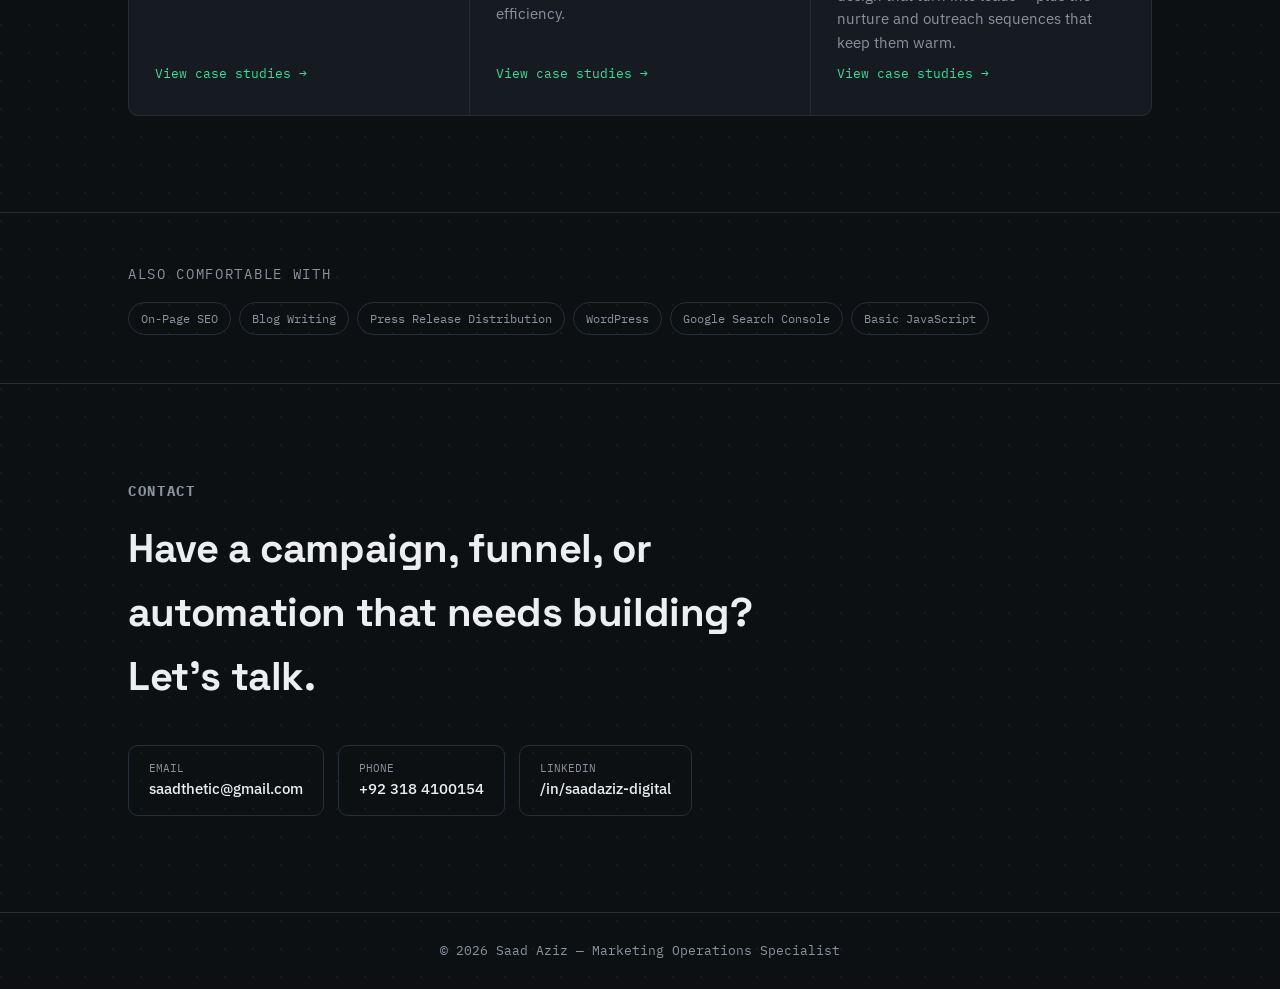
==== commit b080220b: "Add files via upload" ====
--- a/index.html
+++ b/index.html
@@ -40,9 +40,9 @@
       <div class="p-line"></div>
       <div class="p-node"><div class="p-dot"></div><div class="p-label">Capture</div></div>
       <div class="p-line"></div>
-      <div class="p-node"><div class="p-dot"></div><div class="p-label">Measure</div></div>
+      <div class="p-node p-node-alt"><div class="p-dot"></div><div class="p-label">Measure</div></div>
       <div class="p-line"></div>
-      <div class="p-node"><div class="p-dot"></div><div class="p-label">Automate</div></div>
+      <div class="p-node p-node-alt"><div class="p-dot"></div><div class="p-label">Automate</div></div>
     </div>
   </div>
 </section>
--- a/style.css
+++ b/style.css
@@ -56,7 +56,9 @@
 .top-cta:hover{border-color:var(--mint); color:var(--mint);}
 @media(max-width:820px){
   .topbar{flex-wrap:wrap;}
-  nav.pages{order:3; width:100%; padding-top:4px; gap:16px;}
+  nav.pages{order:3; width:100%; padding-top:8px; padding-bottom:6px; gap:20px; flex-wrap:nowrap; overflow-x:auto; -webkit-overflow-scrolling:touch; scrollbar-width:none;}
+  nav.pages::-webkit-scrollbar{display:none;}
+  nav.pages a{white-space:nowrap; flex-shrink:0;}
 }
 
 /* ---------- Hero ---------- */
@@ -85,7 +87,7 @@
 .pipeline{margin-top:72px; display:flex; align-items:center;}
 .p-node{display:flex; flex-direction:column; align-items:center; gap:10px; flex-shrink:0;}
 .p-dot{width:14px; height:14px; border-radius:50%; background:var(--surface-2); border:2px solid var(--mint); box-shadow:0 0 0 6px rgba(61,220,151,0.08);}
-.p-node:nth-child(4n+3) .p-dot, .p-node:nth-child(4n+4) .p-dot{border-color:var(--coral); box-shadow:0 0 0 6px rgba(255,122,69,0.08);}
+.p-node.p-node-alt .p-dot{border-color:var(--coral); box-shadow:0 0 0 6px rgba(255,122,69,0.08);}
 .p-label{font-family:'IBM Plex Mono',monospace; font-size:11.5px; text-transform:uppercase; letter-spacing:0.08em; color:var(--muted); white-space:nowrap;}
 .p-line{flex:1; height:2px; margin:0 2px; margin-bottom:22px; background-image:repeating-linear-gradient(90deg, var(--mint) 0 8px, transparent 8px 18px); background-size:200% 2px; animation:flow 5s linear infinite;}
 @keyframes flow{to{background-position:-100% 0;}}
@@ -148,17 +150,26 @@
 @media(max-width:820px){.stat-grid{grid-template-columns:1fr;}}
 .stat-panel{background:var(--surface); border:1px solid var(--line); border-radius:var(--radius); padding:24px;}
 .stat-panel-label{font-family:'IBM Plex Mono',monospace; font-size:12px; color:var(--muted); text-transform:uppercase; letter-spacing:0.06em; margin-bottom:18px; display:block;}
-.stat-row{display:flex; justify-content:space-between; align-items:baseline; padding:9px 0; border-top:1px solid var(--line);}
+.stat-row{display:flex; justify-content:space-between; align-items:baseline; padding:9px 0; border-top:1px solid var(--line); gap:12px;}
 .stat-row:first-of-type{border-top:none;}
-.stat-row .k{color:var(--muted); font-size:13.5px;}
-.stat-row .v{font-family:'IBM Plex Mono',monospace; font-size:15px; color:var(--text);}
+.stat-row .k{color:var(--muted); font-size:13.5px; flex-shrink:0;}
+.stat-row .v{font-family:'IBM Plex Mono',monospace; font-size:15px; color:var(--text); text-align:right;}
+@media(max-width:480px){
+  .stat-row{flex-direction:column; align-items:flex-start; gap:3px;}
+  .stat-row .v{text-align:left;}
+}
 .case-note{margin-top:28px; padding:18px 20px; background:var(--surface-2); border-left:2px solid var(--mint); border-radius:0 8px 8px 0; color:var(--muted); font-size:14.5px;}
 .case-note strong{color:var(--text); font-weight:500;}
 
 /* Workflow diagram (automation case studies) */
 .flow-diagram{display:flex; flex-wrap:wrap; align-items:center; gap:0; background:var(--surface); border:1px solid var(--line); border-radius:var(--radius); padding:28px;}
 .flow-step{font-family:'IBM Plex Mono',monospace; font-size:13px; background:var(--surface-2); border:1px solid var(--line); padding:10px 16px; border-radius:8px; white-space:nowrap;}
-.flow-arrow{color:var(--coral); padding:0 12px; font-size:16px;}
+.flow-arrow{color:var(--coral); padding:0 12px; font-size:16px; flex-shrink:0;}
+@media(max-width:680px){
+  .flow-diagram{flex-direction:column; align-items:stretch; gap:10px; padding:22px 18px;}
+  .flow-step{white-space:normal; text-align:center;}
+  .flow-arrow{align-self:center; padding:0; transform:rotate(90deg);}
+}
 
 /* Empty state (pages awaiting examples) */
 .empty-state{
